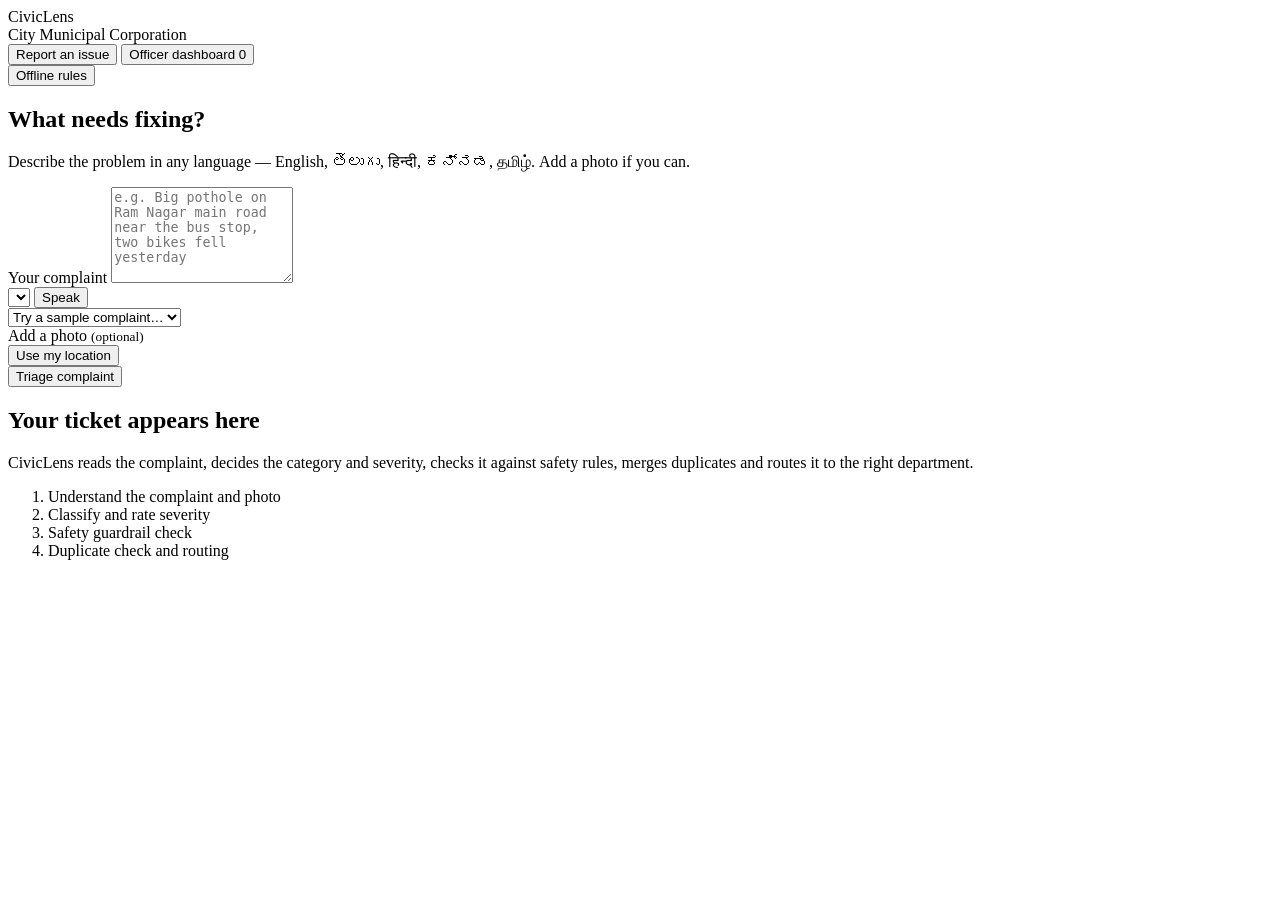
==== index.html @ 913fb5b6 "Add files via upload" ====
<!DOCTYPE html>
<html lang="en">
<head>
  <meta charset="utf-8">
  <meta name="viewport" content="width=device-width, initial-scale=1">
  <title>CivicLens — AI triage for citizen complaints</title>
  <link rel="icon" href="data:image/svg+xml,%3Csvg xmlns=%27http://www.w3.org/2000/svg%27 viewBox=%270 0 32 32%27%3E%3Ccircle cx=%2714%27 cy=%2714%27 r=%279%27 fill=%27none%27 stroke=%27%23f2b33d%27 stroke-width=%274%27/%3E%3Cpath d=%27M21 21l7 7%27 stroke=%27%23f2b33d%27 stroke-width=%274%27 stroke-linecap=%27round%27/%3E%3C/svg%3E">
  <link rel="preconnect" href="https://fonts.googleapis.com">
  <link rel="preconnect" href="https://fonts.gstatic.com" crossorigin>
  <link href="https://fonts.googleapis.com/css2?family=Archivo:wdth,wght@62..100,500..800&family=Noto+Sans:wght@400;500;600&family=Noto+Sans+Devanagari:wght@400;600&family=Noto+Sans+Kannada:wght@400;600&family=Noto+Sans+Tamil:wght@400;600&family=Noto+Sans+Telugu:wght@400;600&display=swap" rel="stylesheet">
  <link rel="stylesheet" href="css/style.css">
</head>
<body>
  <header class="topbar">
    <div class="brand">
      <span class="brand-mark" aria-hidden="true"></span>
      <div>
        <div class="brand-name">CivicLens</div>
        <div class="brand-city" id="cityLabel">City Municipal Corporation</div>
      </div>
    </div>
    <nav class="tabs" role="tablist">
      <button class="tab is-active" role="tab" data-view="report" aria-selected="true">Report an issue</button>
      <button class="tab" role="tab" data-view="dashboard" aria-selected="false">Officer dashboard <span class="tab-count" id="openCount">0</span></button>
    </nav>
    <button class="engine-pill" id="enginePill" title="Open settings">Offline rules</button>
  </header>

  <!-- ============ CITIZEN VIEW ============ -->
  <main id="view-report" class="view">
    <section class="report-grid">
      <form id="complaintForm" class="panel complaint" autocomplete="off">
        <h1 class="h-display">What needs fixing?</h1>
        <p class="lede">Describe the problem in any language — English, తెలుగు, हिन्दी, ಕನ್ನಡ, தமிழ். Add a photo if you can.</p>

        <label class="field-label" for="complaintText">Your complaint</label>
        <textarea id="complaintText" rows="6" placeholder="e.g. Big pothole on Ram Nagar main road near the bus stop, two bikes fell yesterday"></textarea>

        <div class="row tools">
          <div class="voice">
            <select id="voiceLang" aria-label="Language for voice input"></select>
            <button type="button" class="btn ghost" id="micBtn"><span class="mic-dot" aria-hidden="true"></span>Speak</button>
          </div>
          <select id="samplePicker" aria-label="Try a sample complaint">
            <option value="">Try a sample complaint…</option>
          </select>
        </div>

        <div class="row attach">
          <label class="photo-drop" id="photoDrop">
            <input type="file" id="photoInput" accept="image/*" capture="environment" hidden>
            <img id="photoPreview" alt="" hidden>
            <span id="photoHint">Add a photo <small>(optional)</small></span>
          </label>
          <div class="attach-side">
            <button type="button" class="btn ghost" id="geoBtn">Use my location</button>
            <div class="geo-status" id="geoStatus"></div>
            <button type="button" class="btn link" id="clearPhoto" hidden>Remove photo</button>
          </div>
        </div>

        <button type="submit" class="btn primary big" id="submitBtn">Triage complaint</button>
        <p class="form-error" id="formError" role="alert"></p>
      </form>

      <section class="panel result" id="resultPanel" aria-live="polite">
        <div class="result-empty" id="resultEmpty">
          <h2>Your ticket appears here</h2>
          <p>CivicLens reads the complaint, decides the category and severity, checks it against safety rules, merges duplicates and routes it to the right department.</p>
          <ol class="pipeline-legend">
            <li>Understand the complaint and photo</li>
            <li>Classify and rate severity</li>
            <li>Safety guardrail check</li>
            <li>Duplicate check and routing</li>
          </ol>
        </div>
        <ol class="steps" id="steps" hidden>
          <li data-step="read">Reading complaint</li>
          <li data-step="classify">Classifying and rating severity</li>
          <li data-step="guard">Safety guardrail check</li>
          <li data-step="route">Duplicate check and routing</li>
        </ol>
        <div id="ticketOut"></div>
      </section>
    </section>
  </main>

  <!-- ============ OFFICER VIEW ============ -->
  <main id="view-dashboard" class="view" hidden>
    <section class="kpis" id="kpis"></section>
    <section class="panel board">
      <div class="board-head">
        <h1 class="h-display small">Tickets by priority</h1>
        <div class="filters">
          <select id="fDept" aria-label="Department"><option value="">All departments</option></select>
          <select id="fSev" aria-label="Severity"><option value="">All severities</option></select>
          <select id="fStatus" aria-label="Status">
            <option value="active">Open + in progress</option>
            <option value="">All statuses</option>
            <option value="Open">Open</option>
            <option value="In progress">In progress</option>
            <option value="Resolved">Resolved</option>
          </select>
          <input type="search" id="fSearch" placeholder="Search tickets" aria-label="Search tickets">
        </div>
        <div class="board-actions">
          <button class="btn ghost" id="batchBtn">Triage all samples</button>
          <button class="btn ghost" id="csvBtn">Export CSV</button>
          <button class="btn link danger" id="resetBtn">Clear all tickets</button>
        </div>
      </div>
      <div class="table-wrap">
        <table class="tickets">
          <thead>
            <tr><th>#</th><th>Severity</th><th>Ticket</th><th>Issue</th><th>Department</th><th>Reports</th><th>Act within</th><th>Status</th></tr>
          </thead>
          <tbody id="ticketRows"></tbody>
        </table>
        <div class="board-empty" id="boardEmpty" hidden>
          <p>No tickets yet. File a complaint, or press <strong>Triage all samples</strong> to load the demo set.</p>
        </div>
      </div>
    </section>
  </main>

  <!-- Ticket detail -->
  <dialog id="detailDlg" class="dlg wide">
    <div id="detailBody"></div>
    <form method="dialog" class="dlg-actions"><button class="btn ghost">Close</button></form>
  </dialog>

  <!-- Settings -->
  <dialog id="settingsDlg" class="dlg">
    <form method="dialog" id="settingsForm">
      <h2>Settings</h2>
      <label class="field-label" for="sCity">Municipal body name</label>
      <input id="sCity" type="text">
      <label class="field-label" for="sKey">Gemini API key</label>
      <input id="sKey" type="password" placeholder="Paste key from aistudio.google.com/apikey">
      <p class="hint">Stored only in this browser. Without a key, CivicLens uses its offline rule engine.</p>
      <label class="field-label" for="sModel">Gemini model</label>
      <input id="sModel" list="modelList" type="text">
      <datalist id="modelList"></datalist>
      <label class="check"><input type="checkbox" id="sOffline"> Use offline rules only</label>
      <div class="row">
        <button type="button" class="btn ghost" id="testKeyBtn">Test connection</button>
        <span class="hint" id="testKeyOut"></span>
      </div>
      <div class="dlg-actions">
        <button value="cancel" class="btn link">Cancel</button>
        <button value="save" class="btn primary" id="saveSettings">Save</button>
      </div>
    </form>
  </dialog>

  <script src="js/config.js"></script>
  <script src="js/prompt.js"></script>
  <script src="js/rules.js"></script>
  <script src="js/pipeline.js"></script>
  <script src="js/samples.js"></script>
  <script src="js/ai.js"></script>
  <script src="js/app.js"></script>
</body>
</html>
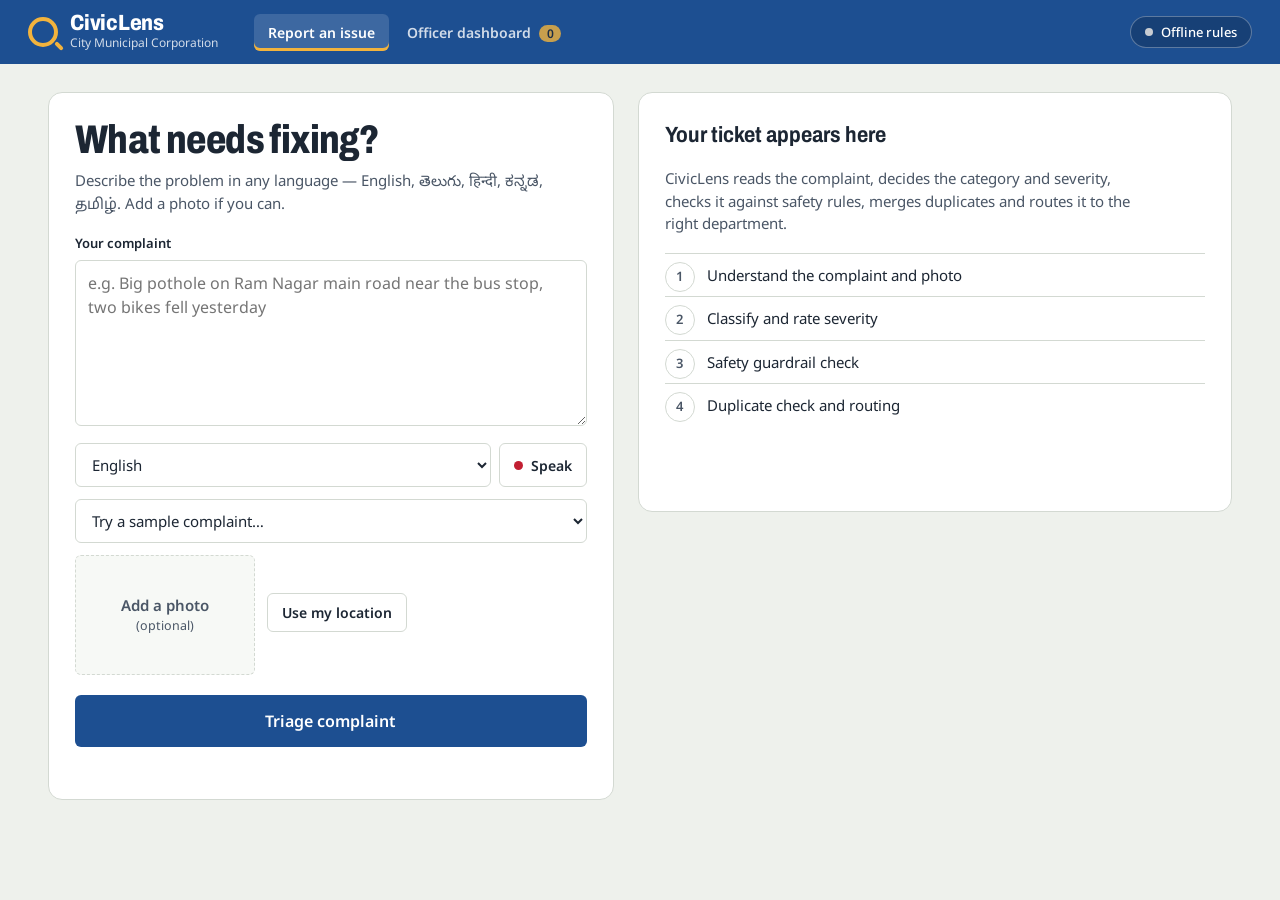
==== commit d0fb96e8: "Add files via upload" ====
--- a/index.html
+++ b/index.html
@@ -8,7 +8,7 @@
   <link rel="preconnect" href="https://fonts.googleapis.com">
   <link rel="preconnect" href="https://fonts.gstatic.com" crossorigin>
   <link href="https://fonts.googleapis.com/css2?family=Archivo:wdth,wght@62..100,500..800&family=Noto+Sans:wght@400;500;600&family=Noto+Sans+Devanagari:wght@400;600&family=Noto+Sans+Kannada:wght@400;600&family=Noto+Sans+Tamil:wght@400;600&family=Noto+Sans+Telugu:wght@400;600&display=swap" rel="stylesheet">
-  <link rel="stylesheet" href="css/style.css">
+  <link rel="stylesheet" href="style.css">
 </head>
 <body>
   <header class="topbar">
@@ -153,12 +153,12 @@
     </form>
   </dialog>
 
-  <script src="js/config.js"></script>
-  <script src="js/prompt.js"></script>
-  <script src="js/rules.js"></script>
-  <script src="js/pipeline.js"></script>
-  <script src="js/samples.js"></script>
-  <script src="js/ai.js"></script>
-  <script src="js/app.js"></script>
+  <script src="config.js"></script>
+  <script src="prompt.js"></script>
+  <script src="rules.js"></script>
+  <script src="pipeline.js"></script>
+  <script src="samples.js"></script>
+  <script src="ai.js"></script>
+  <script src="app.js"></script>
 </body>
 </html>
--- a/style.css
+++ b/style.css
@@ -0,0 +1,204 @@
+/* CivicLens — visual language borrowed from Indian road signage:
+   information-sign blue, kerb-paint yellow, hazard stripes for Critical. */
+:root {
+  --ink: #1c2633;
+  --ink-2: #4a5666;
+  --paper: #eef1ec;
+  --card: #ffffff;
+  --line: #d3d9d2;
+  --signal: #1d4f91;      /* road information sign blue */
+  --signal-2: #163d70;
+  --kerb: #f2b33d;        /* kerb paint yellow */
+  --critical: #c21f32;
+  --high: #d4570f;
+  --medium: #a87c00;
+  --low: #3e7d5a;
+  --radius-lg: 14px;
+  --radius-sm: 6px;
+  --font-display: "Archivo", "Noto Sans", system-ui, sans-serif;
+  --font-body: "Noto Sans", "Noto Sans Telugu", "Noto Sans Devanagari", "Noto Sans Kannada", "Noto Sans Tamil", system-ui, sans-serif;
+}
+* { box-sizing: border-box; }
+html, body { margin: 0; }
+body { font-family: var(--font-body); color: var(--ink); background: var(--paper); font-size: 15px; line-height: 1.5; }
+:focus-visible { outline: 3px solid var(--kerb); outline-offset: 2px; }
+[hidden] { display: none !important; }
+
+/* ---------- top bar ---------- */
+.topbar { display: flex; align-items: center; gap: 24px; padding: 12px 28px; background: var(--signal); color: #fff; position: sticky; top: 0; z-index: 5; }
+.brand { display: flex; align-items: center; gap: 12px; }
+.brand-mark { width: 30px; height: 30px; border-radius: 50%; border: 4px solid var(--kerb); position: relative; }
+.brand-mark::after { content: ""; position: absolute; width: 10px; height: 4px; background: var(--kerb); right: -10px; bottom: -5px; transform: rotate(45deg); border-radius: 2px; }
+.brand-name { font-family: var(--font-display); font-weight: 800; font-size: 22px; letter-spacing: -0.01em; line-height: 1; font-stretch: 85%; }
+.brand-city { font-size: 12px; opacity: 0.8; }
+.tabs { display: flex; gap: 4px; margin-left: 12px; }
+.tab { font: 600 14px var(--font-body); color: #fff; background: transparent; border: 0; padding: 9px 14px; border-radius: var(--radius-sm); cursor: pointer; opacity: 0.8; }
+.tab:hover { opacity: 1; background: rgba(255,255,255,0.08); }
+.tab.is-active { opacity: 1; background: rgba(255,255,255,0.14); box-shadow: inset 0 -3px 0 var(--kerb); }
+.tab-count { display: inline-block; min-width: 22px; padding: 0 6px; margin-left: 4px; border-radius: 11px; background: var(--kerb); color: var(--ink); font-size: 12px; text-align: center; }
+.engine-pill { margin-left: auto; font: 500 13px var(--font-body); color: #fff; background: rgba(0,0,0,0.18); border: 1px solid rgba(255,255,255,0.3); border-radius: 999px; padding: 6px 14px; cursor: pointer; }
+.engine-pill::before { content: ""; display: inline-block; width: 8px; height: 8px; border-radius: 50%; background: #c8ccd2; margin-right: 8px; vertical-align: 1px; }
+.engine-pill.is-ai::before { background: #6fe39b; }
+
+/* ---------- shared ---------- */
+.view { max-width: 1240px; margin: 0 auto; padding: 28px; }
+.panel { background: var(--card); border: 1px solid var(--line); border-radius: var(--radius-lg); padding: 26px; }
+.h-display { font-family: var(--font-display); font-weight: 800; font-stretch: 80%; font-size: 40px; line-height: 1.05; letter-spacing: -0.015em; margin: 0 0 8px; }
+.h-display.small { font-size: 28px; margin: 0; }
+.lede { color: var(--ink-2); margin: 0 0 20px; max-width: 52ch; }
+.field-label { display: block; font-weight: 600; font-size: 13px; margin: 14px 0 6px; }
+textarea, input[type=text], input[type=password], input[type=search], select {
+  font: inherit; color: inherit; width: 100%; border: 1.5px solid var(--line); border-radius: var(--radius-sm); padding: 10px 12px; background: #fff; }
+textarea { resize: vertical; min-height: 130px; font-size: 16px; }
+textarea:focus, input:focus, select:focus { border-color: var(--signal); outline: none; box-shadow: 0 0 0 3px rgba(29,79,145,0.15); }
+.row { display: flex; gap: 12px; align-items: center; margin-top: 12px; flex-wrap: wrap; }
+.btn { font: 600 14px var(--font-body); border-radius: var(--radius-sm); padding: 9px 14px; cursor: pointer; border: 1.5px solid transparent; background: none; color: var(--ink); }
+.btn.primary { background: var(--signal); color: #fff; }
+.btn.primary:hover { background: var(--signal-2); }
+.btn.primary:disabled { opacity: 0.6; cursor: progress; }
+.btn.big { width: 100%; padding: 14px; font-size: 16px; margin-top: 20px; }
+.btn.ghost { border-color: var(--line); background: #fff; }
+.btn.ghost:hover { border-color: var(--signal); }
+.btn.ghost:disabled { opacity: 0.5; cursor: not-allowed; }
+.btn.link { padding: 6px 4px; color: var(--signal); text-decoration: underline; }
+.btn.link.danger { color: var(--critical); }
+.form-error { color: var(--critical); min-height: 1.2em; margin: 8px 0 0; }
+.hint { font-size: 12px; color: var(--ink-2); margin: 4px 0; }
+
+/* ---------- citizen form ---------- */
+.report-grid { display: grid; grid-template-columns: minmax(0, 1fr) minmax(0, 1.05fr); gap: 24px; align-items: start; }
+.tools { justify-content: space-between; }
+.voice { display: flex; gap: 8px; flex: 1 1 260px; }
+.voice select { width: auto; flex: 1; }
+#samplePicker { flex: 1 1 220px; width: auto; }
+.mic-dot { display: inline-block; width: 9px; height: 9px; border-radius: 50%; background: var(--critical); margin-right: 8px; vertical-align: 1px; }
+#micBtn.is-live { border-color: var(--critical); color: var(--critical); }
+#micBtn.is-live .mic-dot { animation: pulse 1s infinite; }
+@keyframes pulse { 50% { opacity: 0.25; } }
+.attach { align-items: stretch; }
+.photo-drop { flex: 0 0 180px; height: 120px; border: 1.5px dashed var(--line); border-radius: var(--radius-sm); display: grid; place-items: center; text-align: center; cursor: pointer; color: var(--ink-2); font-weight: 600; overflow: hidden; background: #f7f9f6; }
+.photo-drop small { display: block; font-weight: 400; }
+.photo-drop.is-over, .photo-drop:hover { border-color: var(--signal); color: var(--signal); }
+.photo-drop img { width: 100%; height: 100%; object-fit: cover; }
+.attach-side { display: flex; flex-direction: column; gap: 6px; align-items: flex-start; justify-content: center; }
+.geo-status { font-size: 12px; color: var(--ink-2); }
+
+/* ---------- result ---------- */
+.result { min-height: 420px; }
+.result-empty h2 { font-family: var(--font-display); font-stretch: 85%; font-size: 22px; margin: 0 0 6px; }
+.result-empty p { color: var(--ink-2); max-width: 54ch; }
+.pipeline-legend, .steps { list-style: none; padding: 0; margin: 18px 0 0; counter-reset: s; }
+.pipeline-legend li, .steps li { counter-increment: s; padding: 10px 0 10px 42px; position: relative; border-top: 1px solid var(--line); }
+.pipeline-legend li::before, .steps li::before { content: counter(s); position: absolute; left: 0; top: 8px; width: 28px; height: 28px; border-radius: 50%; display: grid; place-items: center; font-weight: 600; font-size: 13px; border: 1.5px solid var(--line); color: var(--ink-2); background: #fff; }
+.steps li { color: var(--ink-2); }
+.steps li.active { color: var(--ink); font-weight: 600; }
+.steps li.active::before { border-color: var(--signal); color: var(--signal); animation: pulse 0.9s infinite; }
+.steps li.done::before { content: "✓"; background: var(--signal); border-color: var(--signal); color: #fff; }
+
+/* The ticket slip — severity painted on the left edge like a kerb */
+.slip { display: grid; grid-template-columns: 44px 1fr; border: 1px solid var(--line); border-radius: var(--radius-lg); overflow: hidden; background: #fff; animation: slip-in 0.35s ease-out; }
+@keyframes slip-in { from { transform: translateY(8px); opacity: 0; } }
+.slip-band { display: flex; align-items: center; justify-content: center; color: #fff; }
+.slip-band span { writing-mode: vertical-rl; transform: rotate(180deg); font-family: var(--font-display); font-weight: 800; font-stretch: 75%; font-size: 20px; letter-spacing: 0.04em; }
+.slip.sev-critical .slip-band { background: repeating-linear-gradient(-45deg, var(--critical) 0 14px, #8e1022 14px 28px); }
+.slip.sev-high .slip-band { background: var(--high); }
+.slip.sev-medium .slip-band { background: var(--kerb); color: var(--ink); }
+.slip.sev-low .slip-band { background: var(--low); }
+.slip-body { padding: 18px 22px 20px; }
+.slip-top { display: flex; justify-content: space-between; align-items: center; gap: 12px; }
+.ticket-id { font-family: var(--font-display); font-weight: 700; font-size: 15px; color: var(--signal); border: 1.5px solid var(--signal); border-radius: 4px; padding: 1px 8px; }
+.engine-tag { font-size: 12px; color: var(--ink-2); }
+.slip-title { font-family: var(--font-display); font-stretch: 85%; font-weight: 700; font-size: 24px; line-height: 1.15; margin: 12px 0 14px; }
+.facts { display: grid; grid-template-columns: 1fr 1fr; gap: 10px 20px; margin: 0; }
+.facts div { min-width: 0; }
+.facts dt { font-size: 12px; color: var(--ink-2); }
+.facts dd { margin: 0; font-weight: 500; overflow-wrap: anywhere; }
+.facts small { color: var(--ink-2); font-weight: 400; }
+.chips { display: flex; flex-wrap: wrap; gap: 6px; margin-top: 14px; }
+.chip { font-size: 12px; font-weight: 600; padding: 3px 10px; border-radius: 999px; background: #fdf1d8; color: #6b4b00; }
+.guard, .warn, .merged, .ask, .photo-obs, .crosscheck { margin: 14px 0 0; padding: 10px 12px; border-radius: var(--radius-sm); font-size: 14px; }
+.guard { background: #fbe7e9; color: #7d1120; border-left: 4px solid var(--critical); }
+.warn { background: #fff4dc; color: #6b4b00; }
+.merged { background: #e6eef9; color: var(--signal-2); border-left: 4px solid var(--signal); }
+.merged small { display: block; opacity: 0.8; }
+.ask { background: #f2f4f1; }
+.photo-obs { background: #f2f4f1; }
+.crosscheck { background: none; padding: 0; font-size: 12px; color: var(--ink-2); }
+.reply { margin-top: 16px; border-top: 1px dashed var(--line); padding-top: 12px; }
+.reply-label { font-size: 12px; color: var(--ink-2); }
+.reply p { margin: 4px 0 0; font-size: 16px; }
+
+/* ---------- dashboard ---------- */
+.kpis { display: grid; grid-template-columns: repeat(5, 1fr); gap: 12px; margin-bottom: 18px; }
+.kpi { background: var(--card); border: 1px solid var(--line); border-radius: var(--radius-sm); padding: 12px 16px; border-top: 4px solid var(--line); }
+.kpi-v { font-family: var(--font-display); font-weight: 800; font-stretch: 80%; font-size: 34px; line-height: 1; }
+.kpi-l { font-size: 13px; color: var(--ink-2); margin-top: 4px; }
+.kpi.sev-critical { border-top-color: var(--critical); } .kpi.sev-critical .kpi-v { color: var(--critical); }
+.kpi.sev-high { border-top-color: var(--high); } .kpi.sev-high .kpi-v { color: var(--high); }
+.kpi.alert { border-top-color: var(--critical); background: #fbe7e9; }
+.board { padding: 0; overflow: hidden; }
+.board-head { display: grid; grid-template-columns: auto 1fr; gap: 14px 20px; align-items: center; padding: 20px 22px; border-bottom: 1px solid var(--line); }
+.filters { display: flex; gap: 8px; justify-content: flex-end; flex-wrap: wrap; }
+.filters select, .filters input { width: auto; padding: 7px 10px; font-size: 14px; }
+.board-actions { grid-column: 1 / -1; display: flex; gap: 8px; flex-wrap: wrap; }
+.table-wrap { overflow-x: auto; }
+.tickets { width: 100%; border-collapse: collapse; }
+.tickets th { text-align: left; font-size: 12px; font-weight: 600; color: var(--ink-2); padding: 10px 12px; background: #f6f8f5; border-bottom: 1px solid var(--line); }
+.tickets td { padding: 12px; border-bottom: 1px solid var(--line); vertical-align: top; }
+.tickets tbody tr { cursor: pointer; }
+.tickets tbody tr:hover { background: #f7f9fc; }
+.tickets tr td:first-child { border-left: 6px solid transparent; }
+.tickets tr.sev-critical td:first-child { border-left-color: var(--critical); }
+.tickets tr.sev-high td:first-child { border-left-color: var(--high); }
+.tickets tr.sev-medium td:first-child { border-left-color: var(--kerb); }
+.tickets tr.sev-low td:first-child { border-left-color: var(--low); }
+.tickets tr.is-done { opacity: 0.5; }
+.rank span { font-family: var(--font-display); font-weight: 800; font-size: 20px; display: block; line-height: 1; }
+.rank small { font-size: 11px; color: var(--ink-2); }
+.sev-tag { display: inline-block; font-size: 12px; font-weight: 700; padding: 3px 9px; border-radius: 4px; color: #fff; white-space: nowrap; }
+.sev-tag.sev-critical { background: var(--critical); }
+.sev-tag.sev-high { background: var(--high); }
+.sev-tag.sev-medium { background: var(--kerb); color: var(--ink); }
+.sev-tag.sev-low { background: var(--low); }
+.tid { font-weight: 600; color: var(--signal); white-space: nowrap; }
+.has-photo { color: var(--ink-2); }
+.issue { min-width: 280px; }
+.issue-title { font-weight: 600; }
+.issue-meta { font-size: 13px; color: var(--ink-2); }
+.issue-reason { font-size: 13px; margin-top: 2px; }
+.lang { font-size: 11px; font-weight: 600; background: #e6eef9; color: var(--signal-2); padding: 1px 6px; border-radius: 3px; }
+.num { text-align: center; }
+.overdue { color: var(--critical); font-weight: 600; }
+select.status { width: auto; padding: 5px 8px; font-size: 13px; }
+.board-empty { padding: 40px 22px; text-align: center; color: var(--ink-2); }
+
+/* ---------- dialogs ---------- */
+.dlg { border: 0; border-radius: var(--radius-lg); padding: 24px; width: min(480px, 94vw); box-shadow: 0 20px 60px rgba(20,30,45,0.3); }
+.dlg.wide { width: min(760px, 96vw); }
+.dlg::backdrop { background: rgba(20,30,45,0.45); }
+.dlg h2 { font-family: var(--font-display); font-stretch: 85%; margin: 0 0 6px; }
+.dlg-actions { display: flex; justify-content: flex-end; gap: 8px; margin-top: 18px; }
+.check { display: flex; gap: 8px; align-items: center; margin-top: 14px; font-size: 14px; }
+.sub { font-family: var(--font-display); font-stretch: 85%; font-size: 17px; margin: 22px 0 8px; }
+.reports, .log { list-style: none; padding: 0; margin: 0; }
+.reports li { border-top: 1px solid var(--line); padding: 10px 0; }
+.reports p { margin: 4px 0; }
+.reports img { max-width: 220px; border-radius: var(--radius-sm); }
+.reports time, .log time { font-size: 12px; color: var(--ink-2); margin-right: 6px; }
+.log li { font-size: 13px; padding: 3px 0; }
+
+/* ---------- responsive ---------- */
+@media (max-width: 900px) {
+  .report-grid { grid-template-columns: 1fr; }
+  .kpis { grid-template-columns: repeat(2, 1fr); }
+  .board-head { grid-template-columns: 1fr; }
+  .filters { justify-content: flex-start; }
+  .topbar { flex-wrap: wrap; padding: 10px 16px; gap: 10px; }
+  .tabs { margin-left: 0; order: 3; width: 100%; }
+  .view { padding: 16px; }
+  .h-display { font-size: 32px; }
+  .facts { grid-template-columns: 1fr; }
+}
+@media (prefers-reduced-motion: reduce) {
+  *, *::before, *::after { animation: none !important; transition: none !important; }
+}
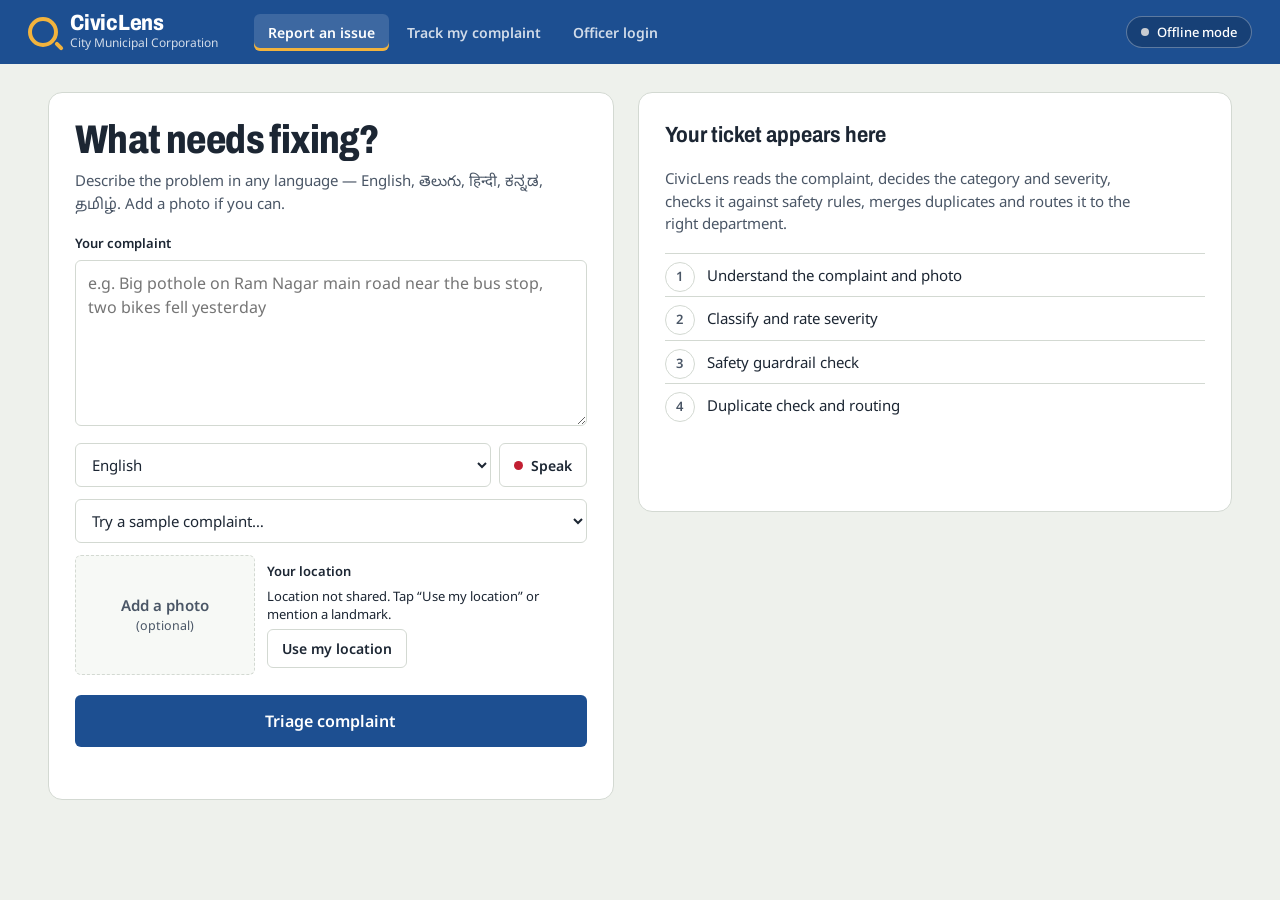
==== commit 9b15d726: "Redirect to v2" ====
--- a/index.html
+++ b/index.html
@@ -21,9 +21,10 @@
     </div>
     <nav class="tabs" role="tablist">
       <button class="tab is-active" role="tab" data-view="report" aria-selected="true">Report an issue</button>
-      <button class="tab" role="tab" data-view="dashboard" aria-selected="false">Officer dashboard <span class="tab-count" id="openCount">0</span></button>
+      <button class="tab" role="tab" data-view="track" aria-selected="false">Track my complaint</button>
+      <button class="tab" role="tab" data-view="dashboard" aria-selected="false">Officer login <span class="tab-count" id="openCount" hidden>0</span></button>
     </nav>
-    <button class="engine-pill" id="enginePill" title="Open settings">Offline rules</button>
+    <span class="engine-pill" id="enginePill">Connecting…</span>
   </header>
 
   <!-- ============ CITIZEN VIEW ============ -->
@@ -53,8 +54,11 @@
             <span id="photoHint">Add a photo <small>(optional)</small></span>
           </label>
           <div class="attach-side">
-            <button type="button" class="btn ghost" id="geoBtn">Use my location</button>
-            <div class="geo-status" id="geoStatus"></div>
+            <div class="geo-box" id="geoBox">
+              <div class="field-label" style="margin:0">Your location</div>
+              <div class="geo-status" id="geoStatus">Not added yet</div>
+              <button type="button" class="btn ghost" id="geoBtn">Use my location</button>
+            </div>
             <button type="button" class="btn link" id="clearPhoto" hidden>Remove photo</button>
           </div>
         </div>
@@ -85,12 +89,46 @@
     </section>
   </main>
 
+  <!-- ============ TRACK VIEW ============ -->
+  <main id="view-track" class="view" hidden>
+    <section class="panel narrow">
+      <h1 class="h-display small">Track my complaint</h1>
+      <form id="trackForm" class="row">
+        <input type="text" id="trackId" placeholder="Ticket number, e.g. CL-1001" aria-label="Ticket number" style="flex:1">
+        <button class="btn primary" type="submit">Check status</button>
+      </form>
+      <p class="form-error" id="trackError" role="alert"></p>
+      <div id="trackOut"></div>
+      <h2 class="sub">Complaints from this phone</h2>
+      <ul class="mine" id="myList"></ul>
+    </section>
+  </main>
+
+  <!-- ============ OFFICER LOGIN ============ -->
+  <main id="view-login" class="view" hidden>
+    <section class="panel narrow">
+      <h1 class="h-display small">Officer login</h1>
+      <p class="lede">For municipal staff. Each department officer sees only their own department's tickets.</p>
+      <form id="loginForm" autocomplete="on">
+        <label class="field-label" for="loginUser">Username</label>
+        <input type="text" id="loginUser" autocomplete="username" autocapitalize="none">
+        <label class="field-label" for="loginPass">Password</label>
+        <input type="password" id="loginPass" autocomplete="current-password">
+        <button class="btn primary big" type="submit" id="loginBtn">Log in</button>
+        <p class="form-error" id="loginError" role="alert"></p>
+      </form>
+    </section>
+  </main>
+
   <!-- ============ OFFICER VIEW ============ -->
   <main id="view-dashboard" class="view" hidden>
     <section class="kpis" id="kpis"></section>
     <section class="panel board">
       <div class="board-head">
-        <h1 class="h-display small">Tickets by priority</h1>
+        <div>
+          <h1 class="h-display small">Tickets by priority</h1>
+          <div class="who" id="whoAmI"></div>
+        </div>
         <div class="filters">
           <select id="fDept" aria-label="Department"><option value="">All departments</option></select>
           <select id="fSev" aria-label="Severity"><option value="">All severities</option></select>
@@ -104,9 +142,12 @@
           <input type="search" id="fSearch" placeholder="Search tickets" aria-label="Search tickets">
         </div>
         <div class="board-actions">
-          <button class="btn ghost" id="batchBtn">Triage all samples</button>
+          <button class="btn ghost" id="refreshBtn">Refresh</button>
+          <button class="btn ghost admin-only" id="batchBtn">Load demo complaints</button>
           <button class="btn ghost" id="csvBtn">Export CSV</button>
-          <button class="btn link danger" id="resetBtn">Clear all tickets</button>
+          <button class="btn link danger admin-only" id="resetBtn">Clear all tickets</button>
+          <span class="sync" id="syncNote"></span>
+          <button class="btn link" id="logoutBtn">Log out</button>
         </div>
       </div>
       <div class="table-wrap">
@@ -129,36 +170,11 @@
     <form method="dialog" class="dlg-actions"><button class="btn ghost">Close</button></form>
   </dialog>
 
-  <!-- Settings -->
-  <dialog id="settingsDlg" class="dlg">
-    <form method="dialog" id="settingsForm">
-      <h2>Settings</h2>
-      <label class="field-label" for="sCity">Municipal body name</label>
-      <input id="sCity" type="text">
-      <label class="field-label" for="sKey">Gemini API key</label>
-      <input id="sKey" type="password" placeholder="Paste key from aistudio.google.com/apikey">
-      <p class="hint">Stored only in this browser. Without a key, CivicLens uses its offline rule engine.</p>
-      <label class="field-label" for="sModel">Gemini model</label>
-      <input id="sModel" list="modelList" type="text">
-      <datalist id="modelList"></datalist>
-      <label class="check"><input type="checkbox" id="sOffline"> Use offline rules only</label>
-      <div class="row">
-        <button type="button" class="btn ghost" id="testKeyBtn">Test connection</button>
-        <span class="hint" id="testKeyOut"></span>
-      </div>
-      <div class="dlg-actions">
-        <button value="cancel" class="btn link">Cancel</button>
-        <button value="save" class="btn primary" id="saveSettings">Save</button>
-      </div>
-    </form>
-  </dialog>
-
+  <script src="server-url.js"></script>
   <script src="config.js"></script>
-  <script src="prompt.js"></script>
   <script src="rules.js"></script>
   <script src="pipeline.js"></script>
   <script src="samples.js"></script>
-  <script src="ai.js"></script>
   <script src="app.js"></script>
 </body>
 </html>
--- a/style.css
+++ b/style.css
@@ -106,7 +106,7 @@
 .slip.sev-low .slip-band { background: var(--low); }
 .slip-body { padding: 18px 22px 20px; }
 .slip-top { display: flex; justify-content: space-between; align-items: center; gap: 12px; }
-.ticket-id { font-family: var(--font-display); font-weight: 700; font-size: 15px; color: var(--signal); border: 1.5px solid var(--signal); border-radius: 4px; padding: 1px 8px; }
+.ticket-id { white-space: nowrap; font-family: var(--font-display); font-weight: 700; font-size: 15px; color: var(--signal); border: 1.5px solid var(--signal); border-radius: 4px; padding: 1px 8px; }
 .engine-tag { font-size: 12px; color: var(--ink-2); }
 .slip-title { font-family: var(--font-display); font-stretch: 85%; font-weight: 700; font-size: 24px; line-height: 1.15; margin: 12px 0 14px; }
 .facts { display: grid; grid-template-columns: 1fr 1fr; gap: 10px 20px; margin: 0; }
@@ -202,3 +202,27 @@
 @media (prefers-reduced-motion: reduce) {
   *, *::before, *::after { animation: none !important; transition: none !important; }
 }
+
+/* ---------- v2: tracking, login, auto-location ---------- */
+.engine-pill { cursor: default; }
+.panel.narrow { max-width: 640px; margin: 0 auto; }
+.who { font-size: 13px; color: var(--ink-2); margin-top: 4px; }
+.sync { font-size: 12px; color: var(--ink-2); align-self: center; margin-left: auto; }
+.geo-box { display: flex; flex-direction: column; gap: 6px; align-items: flex-start; max-width: 300px; }
+.geo-status { font-size: 13px; color: var(--ink); line-height: 1.4; }
+.geo-status small { color: var(--ink-2); }
+.warn-inline { color: #8a5a00; }
+.track-card { border: 1px solid var(--line); border-left: 6px solid var(--line); border-radius: var(--radius-sm); padding: 14px 16px; margin-top: 12px; background: #fff; }
+.track-card.sev-critical { border-left-color: var(--critical); }
+.track-card.sev-high { border-left-color: var(--high); }
+.track-card.sev-medium { border-left-color: var(--kerb); }
+.track-card.sev-low { border-left-color: var(--low); }
+.track-card h3 { font-family: var(--font-display); font-stretch: 85%; font-size: 20px; margin: 10px 0 4px; }
+.status-tag { font-size: 12px; font-weight: 700; padding: 3px 10px; border-radius: 999px; background: #e6eef9; color: var(--signal-2); }
+.status-tag.st-inprogress { background: #fdf1d8; color: #6b4b00; }
+.status-tag.st-resolved { background: #e2f1e8; color: var(--low); }
+.mine { list-style: none; padding: 0; margin: 0; }
+.mine li { padding: 6px 0; border-top: 1px solid var(--line); font-size: 14px; }
+.detail-photo { max-width: 100%; max-height: 320px; border-radius: var(--radius-sm); }
+@media (max-width: 900px) { .tabs { overflow-x: auto; } .tab { white-space: nowrap; } .sync { margin-left: 0; } }
+.geo-status .btn.link { font-size: inherit; padding: 0; font-weight: 400; }
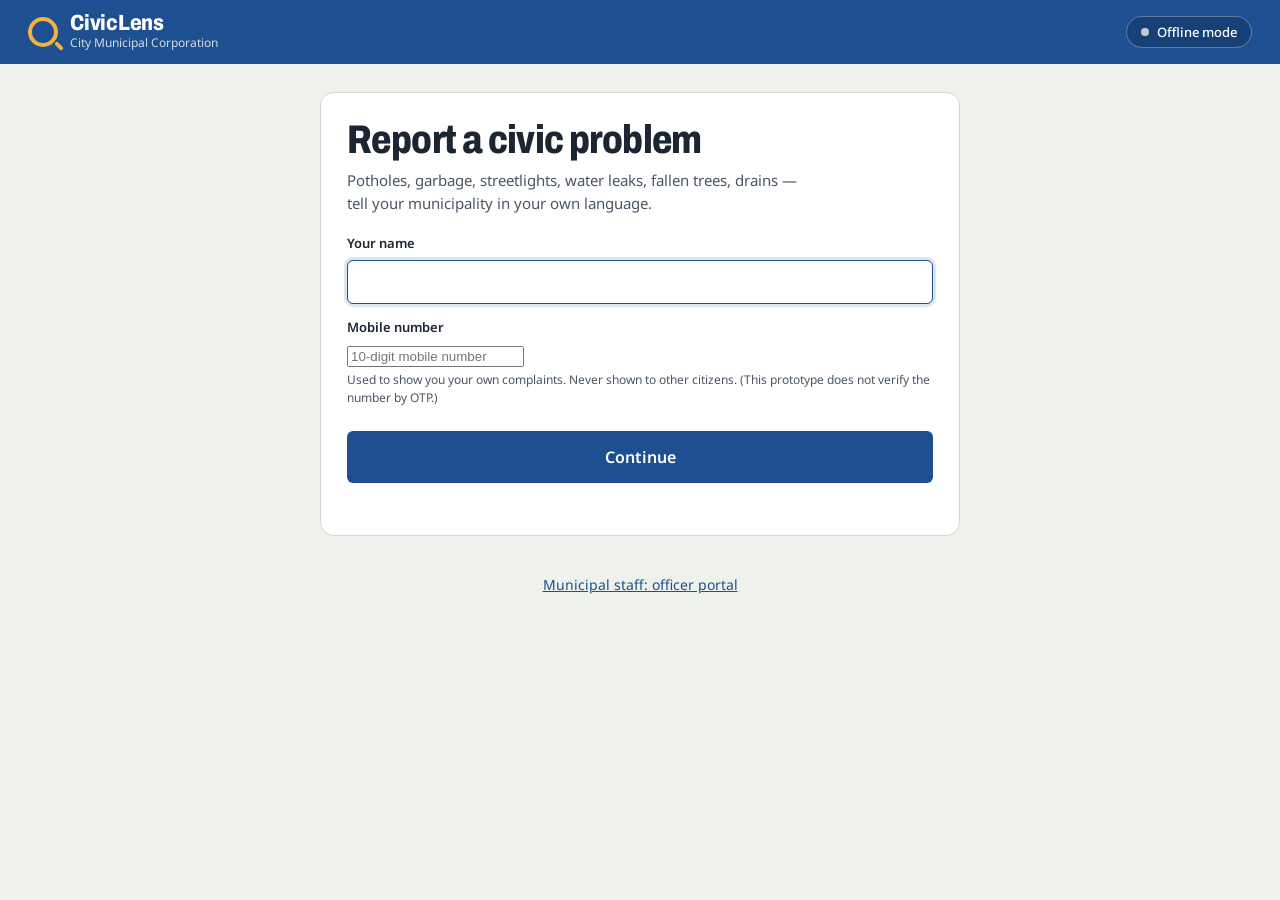
==== commit d757aee9: "Add files via upload" ====
--- a/index.html
+++ b/index.html
@@ -19,16 +19,34 @@
         <div class="brand-city" id="cityLabel">City Municipal Corporation</div>
       </div>
     </div>
-    <nav class="tabs" role="tablist">
+    <nav class="tabs" role="tablist" hidden>
       <button class="tab is-active" role="tab" data-view="report" aria-selected="true">Report an issue</button>
-      <button class="tab" role="tab" data-view="track" aria-selected="false">Track my complaint</button>
-      <button class="tab" role="tab" data-view="dashboard" aria-selected="false">Officer login <span class="tab-count" id="openCount" hidden>0</span></button>
+      <button class="tab" role="tab" data-view="mine" aria-selected="false">My complaints</button>
     </nav>
-    <span class="engine-pill" id="enginePill">Connecting…</span>
+    <div class="top-right">
+      <span class="user-box" id="citizenBox" hidden><span id="citizenName"></span> · <button class="btn link light" id="signoutBtn">Sign out</button></span>
+      <span class="engine-pill" id="enginePill">Connecting…</span>
+    </div>
   </header>
 
+  <!-- ============ CITIZEN SIGN-IN ============ -->
+  <main id="view-signin" class="view" hidden>
+    <section class="panel narrow">
+      <h1 class="h-display">Report a civic problem</h1>
+      <p class="lede">Potholes, garbage, streetlights, water leaks, fallen trees, drains — tell your municipality in your own language.</p>
+      <form id="signinForm" autocomplete="on">
+        <label class="field-label" for="cName">Your name</label>
+        <input type="text" id="cName" autocomplete="name">
+        <label class="field-label" for="cPhone">Mobile number</label>
+        <input type="tel" id="cPhone" autocomplete="tel" inputmode="tel" placeholder="10-digit mobile number">
+        <p class="hint">Used to show you your own complaints. Never shown to other citizens. (This prototype does not verify the number by OTP.)</p>
+        <button class="btn primary big" type="submit" id="signinBtn">Continue</button>
+        <p class="form-error" id="signinError" role="alert"></p>
+      </form>
+    </section>
+  </main>
   <!-- ============ CITIZEN VIEW ============ -->
-  <main id="view-report" class="view">
+  <main id="view-report" class="view" hidden>
     <section class="report-grid">
       <form id="complaintForm" class="panel complaint" autocomplete="off">
         <h1 class="h-display">What needs fixing?</h1>
@@ -63,118 +81,55 @@
           </div>
         </div>
 
-        <button type="submit" class="btn primary big" id="submitBtn">Triage complaint</button>
+        <button type="submit" class="btn primary big" id="submitBtn">Send complaint</button>
         <p class="form-error" id="formError" role="alert"></p>
       </form>
 
       <section class="panel result" id="resultPanel" aria-live="polite">
         <div class="result-empty" id="resultEmpty">
-          <h2>Your ticket appears here</h2>
-          <p>CivicLens reads the complaint, decides the category and severity, checks it against safety rules, merges duplicates and routes it to the right department.</p>
+          <h2>What happens next</h2>
+          <p>CivicLens reads your complaint and photo, works out what kind of problem it is, checks whether someone has already reported it, and sends it to the right municipal team. You get a complaint number to follow its status.</p>
           <ol class="pipeline-legend">
             <li>Understand the complaint and photo</li>
-            <li>Classify and rate severity</li>
-            <li>Safety guardrail check</li>
-            <li>Duplicate check and routing</li>
+            <li>Identify the type of problem</li>
+            <li>Check for similar reports</li>
+            <li>Send to the right team</li>
           </ol>
         </div>
         <ol class="steps" id="steps" hidden>
           <li data-step="read">Reading complaint</li>
-          <li data-step="classify">Classifying and rating severity</li>
-          <li data-step="guard">Safety guardrail check</li>
-          <li data-step="route">Duplicate check and routing</li>
+          <li data-step="classify">Identifying the problem</li>
+          <li data-step="check">Checking for similar reports</li>
+          <li data-step="route">Sending to the right team</li>
         </ol>
         <div id="ticketOut"></div>
       </section>
     </section>
   </main>
 
-  <!-- ============ TRACK VIEW ============ -->
-  <main id="view-track" class="view" hidden>
+  <!-- ============ MY COMPLAINTS ============ -->
+  <main id="view-mine" class="view" hidden>
     <section class="panel narrow">
-      <h1 class="h-display small">Track my complaint</h1>
+      <h1 class="h-display small">My complaints</h1>
+      <div id="myList"></div>
+      <h2 class="sub">Check any complaint number</h2>
       <form id="trackForm" class="row">
-        <input type="text" id="trackId" placeholder="Ticket number, e.g. CL-1001" aria-label="Ticket number" style="flex:1">
+        <input type="text" id="trackId" placeholder="e.g. CL-1001" aria-label="Complaint number" style="flex:1">
         <button class="btn primary" type="submit">Check status</button>
       </form>
       <p class="form-error" id="trackError" role="alert"></p>
       <div id="trackOut"></div>
-      <h2 class="sub">Complaints from this phone</h2>
-      <ul class="mine" id="myList"></ul>
     </section>
   </main>
 
-  <!-- ============ OFFICER LOGIN ============ -->
-  <main id="view-login" class="view" hidden>
-    <section class="panel narrow">
-      <h1 class="h-display small">Officer login</h1>
-      <p class="lede">For municipal staff. Each department officer sees only their own department's tickets.</p>
-      <form id="loginForm" autocomplete="on">
-        <label class="field-label" for="loginUser">Username</label>
-        <input type="text" id="loginUser" autocomplete="username" autocapitalize="none">
-        <label class="field-label" for="loginPass">Password</label>
-        <input type="password" id="loginPass" autocomplete="current-password">
-        <button class="btn primary big" type="submit" id="loginBtn">Log in</button>
-        <p class="form-error" id="loginError" role="alert"></p>
-      </form>
-    </section>
-  </main>
-
-  <!-- ============ OFFICER VIEW ============ -->
-  <main id="view-dashboard" class="view" hidden>
-    <section class="kpis" id="kpis"></section>
-    <section class="panel board">
-      <div class="board-head">
-        <div>
-          <h1 class="h-display small">Tickets by priority</h1>
-          <div class="who" id="whoAmI"></div>
-        </div>
-        <div class="filters">
-          <select id="fDept" aria-label="Department"><option value="">All departments</option></select>
-          <select id="fSev" aria-label="Severity"><option value="">All severities</option></select>
-          <select id="fStatus" aria-label="Status">
-            <option value="active">Open + in progress</option>
-            <option value="">All statuses</option>
-            <option value="Open">Open</option>
-            <option value="In progress">In progress</option>
-            <option value="Resolved">Resolved</option>
-          </select>
-          <input type="search" id="fSearch" placeholder="Search tickets" aria-label="Search tickets">
-        </div>
-        <div class="board-actions">
-          <button class="btn ghost" id="refreshBtn">Refresh</button>
-          <button class="btn ghost admin-only" id="batchBtn">Load demo complaints</button>
-          <button class="btn ghost" id="csvBtn">Export CSV</button>
-          <button class="btn link danger admin-only" id="resetBtn">Clear all tickets</button>
-          <span class="sync" id="syncNote"></span>
-          <button class="btn link" id="logoutBtn">Log out</button>
-        </div>
-      </div>
-      <div class="table-wrap">
-        <table class="tickets">
-          <thead>
-            <tr><th>#</th><th>Severity</th><th>Ticket</th><th>Issue</th><th>Department</th><th>Reports</th><th>Act within</th><th>Status</th></tr>
-          </thead>
-          <tbody id="ticketRows"></tbody>
-        </table>
-        <div class="board-empty" id="boardEmpty" hidden>
-          <p>No tickets yet. File a complaint, or press <strong>Triage all samples</strong> to load the demo set.</p>
-        </div>
-      </div>
-    </section>
-  </main>
-
-  <!-- Ticket detail -->
-  <dialog id="detailDlg" class="dlg wide">
-    <div id="detailBody"></div>
-    <form method="dialog" class="dlg-actions"><button class="btn ghost">Close</button></form>
-  </dialog>
+  <footer class="foot"><a href="officer.html">Municipal staff: officer portal</a></footer>
 
   <script src="server-url.js"></script>
   <script src="config.js"></script>
   <script src="rules.js"></script>
   <script src="pipeline.js"></script>
   <script src="samples.js"></script>
-  <script src="app.js"></script>
+  <script src="common.js"></script>
+  <script src="citizen.js"></script>
 </body>
 </html>
--- a/style.css
+++ b/style.css
@@ -226,3 +226,36 @@
 .detail-photo { max-width: 100%; max-height: 320px; border-radius: var(--radius-sm); }
 @media (max-width: 900px) { .tabs { overflow-x: auto; } .tab { white-space: nowrap; } .sync { margin-left: 0; } }
 .geo-status .btn.link { font-size: inherit; padding: 0; font-weight: 400; }
+
+/* ---------- v3: separate portals, citizen receipts, duplicate choice ---------- */
+.top-right { margin-left: auto; display: flex; align-items: center; gap: 14px; }
+.user-box { font-size: 14px; color: #fff; }
+.btn.link.light { color: #fff; padding: 0 2px; }
+.portal-tag { font-size: 12px; font-weight: 600; font-stretch: 100%; background: var(--kerb); color: var(--ink); border-radius: 4px; padding: 2px 7px; vertical-align: 4px; margin-left: 6px; letter-spacing: 0; }
+.foot { text-align: center; padding: 10px 0 40px; font-size: 14px; }
+.foot a { color: var(--signal); }
+.receipt, .choice { border: 1px solid var(--line); border-radius: var(--radius-lg); padding: 18px 22px 20px; background: #fff; animation: slip-in 0.35s ease-out; border-top: 6px solid var(--signal); }
+.choice { border-top-color: var(--kerb); }
+.choice h2 { font-family: var(--font-display); font-stretch: 85%; font-size: 24px; margin: 0 0 12px; }
+.match { border: 1px solid var(--line); border-radius: var(--radius-sm); padding: 12px 14px; background: #f7f9f6; }
+.match-title { font-weight: 600; margin: 8px 0 2px; }
+.choice-actions { display: flex; flex-direction: column; gap: 8px; margin-top: 12px; }
+.choice-actions .btn { width: 100%; padding: 12px; }
+.status-tag.st-received { background: #e6eef9; color: var(--signal-2); }
+.status-tag.st-underreview { background: #efe8f7; color: #4e2a7f; }
+.status-tag.st-assignedtoateam { background: #fdf1d8; color: #6b4b00; }
+.status-tag.st-workstarted { background: #ffe7d6; color: #8a3a00; }
+.status-tag.st-resolved { background: #e2f1e8; color: var(--low); }
+.timeline { list-style: none; padding: 0; margin: 12px 0 0; display: grid; grid-template-columns: repeat(5, 1fr); gap: 4px; }
+.timeline li { font-size: 12px; color: var(--ink-2); border-top: 4px solid var(--line); padding-top: 6px; }
+.timeline li.done { border-top-color: var(--signal); color: var(--ink); }
+.timeline li.current { font-weight: 700; }
+.timeline time { display: block; font-size: 11px; color: var(--ink-2); font-weight: 400; }
+#myList .track-card:first-child { margin-top: 0; }
+@media (max-width: 900px) {
+  .top-right { gap: 8px; }
+  .user-box { font-size: 12px; }
+  .timeline { grid-template-columns: 1fr; }
+  .timeline li { border-top: 0; border-left: 4px solid var(--line); padding: 2px 0 2px 8px; }
+  .timeline li.done { border-left-color: var(--signal); }
+}
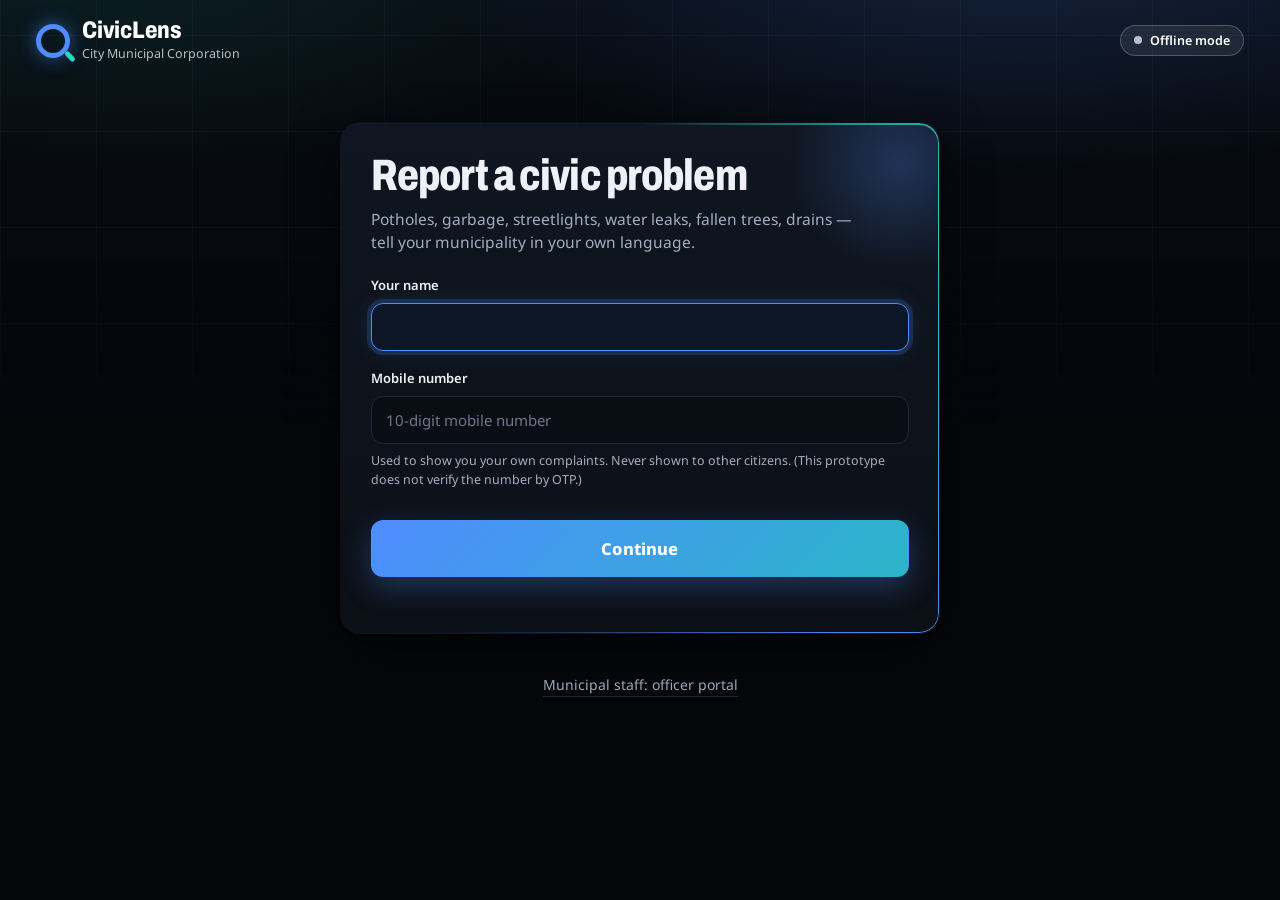
==== commit 4cacd97b: "Add files via upload" ====
--- a/index.html
+++ b/index.html
@@ -53,7 +53,8 @@
         <p class="lede">Describe the problem in any language — English, తెలుగు, हिन्दी, ಕನ್ನಡ, தமிழ். Add a photo if you can.</p>
 
         <label class="field-label" for="complaintText">Your complaint</label>
-        <textarea id="complaintText" rows="6" placeholder="e.g. Big pothole on Ram Nagar main road near the bus stop, two bikes fell yesterday"></textarea>
+        <textarea id="complaintText" rows="6" maxlength="3000" placeholder="e.g. Big pothole on Ram Nagar main road near the bus stop, two bikes fell yesterday"></textarea>
+        <div class="count-row"><span class="tip" id="textTip">Tip: mention a landmark — shop, school, bus stop</span><span id="textCount">0 / 3000</span></div>
 
         <div class="row tools">
           <div class="voice">
--- a/style.css
+++ b/style.css
@@ -1,261 +1,441 @@
-/* CivicLens — visual language borrowed from Indian road signage:
-   information-sign blue, kerb-paint yellow, hazard stripes for Critical. */
+/* CivicLens — visual system (black theme)
+   Night-city black with a faint street grid, electric-blue + teal accents,
+   perforated "token slip" receipts, severity painted like kerb stripes. */
+
 :root {
-  --ink: #1c2633;
-  --ink-2: #4a5666;
-  --paper: #eef1ec;
-  --card: #ffffff;
-  --line: #d3d9d2;
-  --signal: #1d4f91;      /* road information sign blue */
-  --signal-2: #163d70;
-  --kerb: #f2b33d;        /* kerb paint yellow */
-  --critical: #c21f32;
-  --high: #d4570f;
-  --medium: #a87c00;
-  --low: #3e7d5a;
-  --radius-lg: 14px;
-  --radius-sm: 6px;
+  color-scheme: dark;
+  --bg: #05070b;
+  --bg-2: #090d14;
+  --navy: #070b12;
+  --navy-2: #0b111c;
+  --surface: #0c1118;
+  --surface-2: #111823;
+  --surface-3: #172030;
+  --signal: #4f8cff;
+  --signal-2: #93b8ff;
+  --kerb: #2dd4bf;            /* accent 2: teal */
+  --kerb-2: #5eead4;
+  --ink: #eef2f8;
+  --ink-2: #a3aec0;
+  --ink-3: #6b778a;
+  --paper: var(--bg);
+  --card: var(--surface);
+  --line: #1e2938;
+  --line-2: #161f2c;
+  --critical: #ff4d67;
+  --high: #ff8a3d;
+  --medium: #a78bfa;
+  --low: #34d399;
+  --r-lg: 20px;
+  --r-md: 12px;
+  --r-sm: 8px;
+  --shadow-1: 0 1px 2px rgba(0,0,0,0.5), 0 4px 14px rgba(0,0,0,0.35);
+  --shadow-2: 0 2px 6px rgba(0,0,0,0.5), 0 18px 48px rgba(0,0,0,0.55);
   --font-display: "Archivo", "Noto Sans", system-ui, sans-serif;
   --font-body: "Noto Sans", "Noto Sans Telugu", "Noto Sans Devanagari", "Noto Sans Kannada", "Noto Sans Tamil", system-ui, sans-serif;
 }
+
 * { box-sizing: border-box; }
 html, body { margin: 0; }
-body { font-family: var(--font-body); color: var(--ink); background: var(--paper); font-size: 15px; line-height: 1.5; }
+body {
+  font-family: var(--font-body); color: var(--ink); font-size: 15px; line-height: 1.5;
+  background: var(--paper);
+  min-height: 100vh;
+  -webkit-font-smoothing: antialiased;
+}
+/* Navy band with a faint street grid that the cards float over */
+body::before {
+  content: ""; position: absolute; inset: 0 0 auto 0; height: 420px; z-index: -1;
+  -webkit-mask-image: linear-gradient(180deg, #000 60%, transparent); mask-image: linear-gradient(180deg, #000 60%, transparent);
+  background:
+    radial-gradient(900px 360px at 80% -80px, rgba(79,140,255,0.20), transparent 70%),
+    radial-gradient(700px 300px at 10% -40px, rgba(45,212,191,0.10), transparent 70%),
+    repeating-linear-gradient(90deg, rgba(147,184,255,0.045) 0 1px, transparent 1px 96px),
+    repeating-linear-gradient(0deg, rgba(147,184,255,0.045) 0 1px, transparent 1px 96px),
+    linear-gradient(180deg, var(--navy) 0%, var(--bg) 100%);
+  animation: grid-drift 40s linear infinite;
+}
+body.officer::before { height: 250px; }
 :focus-visible { outline: 3px solid var(--kerb); outline-offset: 2px; }
 [hidden] { display: none !important; }
-
-/* ---------- top bar ---------- */
-.topbar { display: flex; align-items: center; gap: 24px; padding: 12px 28px; background: var(--signal); color: #fff; position: sticky; top: 0; z-index: 5; }
+a { color: var(--signal-2); }
+
+/* ---------- header ---------- */
+.topbar { display: flex; align-items: center; gap: 28px; padding: 18px 36px; color: #fff; position: relative; z-index: 5; }
 .brand { display: flex; align-items: center; gap: 12px; }
-.brand-mark { width: 30px; height: 30px; border-radius: 50%; border: 4px solid var(--kerb); position: relative; }
-.brand-mark::after { content: ""; position: absolute; width: 10px; height: 4px; background: var(--kerb); right: -10px; bottom: -5px; transform: rotate(45deg); border-radius: 2px; }
-.brand-name { font-family: var(--font-display); font-weight: 800; font-size: 22px; letter-spacing: -0.01em; line-height: 1; font-stretch: 85%; }
-.brand-city { font-size: 12px; opacity: 0.8; }
-.tabs { display: flex; gap: 4px; margin-left: 12px; }
-.tab { font: 600 14px var(--font-body); color: #fff; background: transparent; border: 0; padding: 9px 14px; border-radius: var(--radius-sm); cursor: pointer; opacity: 0.8; }
-.tab:hover { opacity: 1; background: rgba(255,255,255,0.08); }
-.tab.is-active { opacity: 1; background: rgba(255,255,255,0.14); box-shadow: inset 0 -3px 0 var(--kerb); }
-.tab-count { display: inline-block; min-width: 22px; padding: 0 6px; margin-left: 4px; border-radius: 11px; background: var(--kerb); color: var(--ink); font-size: 12px; text-align: center; }
-.engine-pill { margin-left: auto; font: 500 13px var(--font-body); color: #fff; background: rgba(0,0,0,0.18); border: 1px solid rgba(255,255,255,0.3); border-radius: 999px; padding: 6px 14px; cursor: pointer; }
-.engine-pill::before { content: ""; display: inline-block; width: 8px; height: 8px; border-radius: 50%; background: #c8ccd2; margin-right: 8px; vertical-align: 1px; }
-.engine-pill.is-ai::before { background: #6fe39b; }
-
-/* ---------- shared ---------- */
-.view { max-width: 1240px; margin: 0 auto; padding: 28px; }
-.panel { background: var(--card); border: 1px solid var(--line); border-radius: var(--radius-lg); padding: 26px; }
-.h-display { font-family: var(--font-display); font-weight: 800; font-stretch: 80%; font-size: 40px; line-height: 1.05; letter-spacing: -0.015em; margin: 0 0 8px; }
-.h-display.small { font-size: 28px; margin: 0; }
-.lede { color: var(--ink-2); margin: 0 0 20px; max-width: 52ch; }
-.field-label { display: block; font-weight: 600; font-size: 13px; margin: 14px 0 6px; }
-textarea, input[type=text], input[type=password], input[type=search], select {
-  font: inherit; color: inherit; width: 100%; border: 1.5px solid var(--line); border-radius: var(--radius-sm); padding: 10px 12px; background: #fff; }
-textarea { resize: vertical; min-height: 130px; font-size: 16px; }
-textarea:focus, input:focus, select:focus { border-color: var(--signal); outline: none; box-shadow: 0 0 0 3px rgba(29,79,145,0.15); }
-.row { display: flex; gap: 12px; align-items: center; margin-top: 12px; flex-wrap: wrap; }
-.btn { font: 600 14px var(--font-body); border-radius: var(--radius-sm); padding: 9px 14px; cursor: pointer; border: 1.5px solid transparent; background: none; color: var(--ink); }
-.btn.primary { background: var(--signal); color: #fff; }
-.btn.primary:hover { background: var(--signal-2); }
-.btn.primary:disabled { opacity: 0.6; cursor: progress; }
-.btn.big { width: 100%; padding: 14px; font-size: 16px; margin-top: 20px; }
-.btn.ghost { border-color: var(--line); background: #fff; }
-.btn.ghost:hover { border-color: var(--signal); }
+.brand-mark { width: 34px; height: 34px; border-radius: 50%; border: 5px solid var(--signal); box-shadow: 0 0 18px rgba(79,140,255,0.5); position: relative; flex: none; }
+.brand-mark::after { content: ""; position: absolute; width: 12px; height: 5px; background: var(--kerb); right: -11px; bottom: -6px; transform: rotate(45deg); border-radius: 3px; }
+.brand-name { font-family: var(--font-display); font-weight: 800; font-size: 24px; letter-spacing: -0.01em; line-height: 1; font-stretch: 82%; }
+.brand-city { font-size: 12.5px; color: rgba(255,255,255,0.72); margin-top: 3px; }
+.portal-tag { font-family: var(--font-body); font-size: 11.5px; font-weight: 700; font-stretch: 100%; background: rgba(45,212,191,0.14); color: var(--kerb-2); border: 1px solid rgba(45,212,191,0.4); border-radius: 999px; padding: 3px 9px; vertical-align: 4px; margin-left: 8px; letter-spacing: 0; }
+.tabs { display: flex; gap: 4px; padding: 4px; border-radius: 999px; background: rgba(255,255,255,0.08); border: 1px solid rgba(255,255,255,0.12); }
+.tab { font: 600 14px var(--font-body); color: rgba(255,255,255,0.8); background: transparent; border: 0; padding: 8px 18px; border-radius: 999px; cursor: pointer; transition: background 0.15s, color 0.15s; }
+.tab:hover { color: #fff; background: rgba(255,255,255,0.08); }
+.tab.is-active { color: #fff; background: linear-gradient(135deg, #4f8cff, #2bb5c9); box-shadow: 0 4px 18px rgba(79,140,255,0.40); }
+.tab-count { display: inline-block; min-width: 22px; padding: 0 6px; margin-left: 4px; border-radius: 11px; background: var(--kerb); color: #03211c; font-size: 12px; text-align: center; }
+.top-right { margin-left: auto; display: flex; align-items: center; gap: 16px; }
+.user-box { font-size: 14px; color: rgba(255,255,255,0.9); }
+.user-box > span:first-child { font-weight: 600; color: #fff; }
+.engine-pill { font: 600 12.5px var(--font-body); color: #fff; background: rgba(255,255,255,0.08); border: 1px solid rgba(255,255,255,0.22); border-radius: 999px; padding: 6px 13px; cursor: default; white-space: nowrap; }
+.engine-pill::before { content: ""; display: inline-block; width: 8px; height: 8px; border-radius: 50%; background: #b8c0cc; margin-right: 8px; vertical-align: 1px; }
+.engine-pill.is-ai::before { background: #57e39a; box-shadow: 0 0 0 4px rgba(87,227,154,0.18); }
+
+/* ---------- layout + cards ---------- */
+.view { max-width: 1220px; margin: 0 auto; padding: 18px 36px 28px; }
+.wide-view { max-width: 1380px; }
+.panel { background: linear-gradient(180deg, rgba(17,24,35,0.92) 0%, rgba(12,17,24,0.96) 100%); backdrop-filter: blur(6px); border: 1px solid var(--line); border-radius: var(--r-lg); padding: 30px; box-shadow: var(--shadow-2); }
+.panel.narrow { max-width: 600px; margin: 22px auto 0; }
+.h-display { font-family: var(--font-display); font-weight: 800; font-stretch: 78%; font-size: 44px; line-height: 1.02; letter-spacing: -0.02em; margin: 0 0 10px; color: var(--ink); }
+.h-display.small { font-size: 30px; margin: 0 0 6px; }
+.lede { color: var(--ink-2); margin: 0 0 22px; max-width: 54ch; font-size: 15.5px; }
+.field-label { display: block; font-weight: 600; font-size: 13px; margin: 18px 0 7px; color: var(--ink); }
+.hint { font-size: 12.5px; color: var(--ink-2); margin: 8px 0; }
+
+/* ---------- form controls ---------- */
+textarea, input[type=text], input[type=tel], input[type=password], input[type=search], select {
+  font: inherit; color: inherit; width: 100%; border: 1.5px solid var(--line); border-radius: var(--r-md);
+  padding: 12px 14px; background: var(--bg-2); transition: border-color 0.15s, box-shadow 0.15s, background 0.15s; }
+textarea { resize: vertical; min-height: 150px; font-size: 16px; line-height: 1.55; }
+textarea::placeholder, input::placeholder { color: var(--ink-3); }
+textarea:hover, input:hover, select:hover { border-color: #33496a; }
+textarea:focus, input:focus, select:focus { border-color: var(--signal); background: #0c1626; outline: none; box-shadow: 0 0 0 4px rgba(77,141,255,0.18), 0 0 24px rgba(77,141,255,0.15); }
+select { appearance: none; padding-right: 38px; cursor: pointer;
+  background-image: linear-gradient(45deg, transparent 50%, var(--ink-2) 50%), linear-gradient(135deg, var(--ink-2) 50%, transparent 50%);
+  background-position: calc(100% - 20px) 52%, calc(100% - 14px) 52%; background-size: 6px 6px; background-repeat: no-repeat; }
+.row { display: flex; gap: 10px; align-items: center; margin-top: 12px; flex-wrap: wrap; }
+
+.btn { font: 600 14px var(--font-body); border-radius: 999px; padding: 10px 18px; cursor: pointer; border: 1.5px solid transparent; background: none; color: var(--ink); transition: background 0.15s, border-color 0.15s, transform 0.1s, box-shadow 0.15s; }
+.btn:active { transform: translateY(1px); }
+.btn.primary { background: linear-gradient(180deg, #5b98ff, #3b7af0); color: #fff; box-shadow: 0 8px 22px rgba(77,141,255,0.30); }
+.btn.primary:hover { filter: brightness(1.08); }
+.btn.primary:disabled { opacity: 0.65; cursor: progress; box-shadow: none; }
+.btn.big { width: 100%; padding: 16px; font-size: 16.5px; margin-top: 22px; border-radius: var(--r-md);
+  background: linear-gradient(135deg, #4f8cff 0%, #2bb5c9 100%); color: #fff; font-weight: 800; letter-spacing: 0.01em; box-shadow: 0 10px 30px rgba(79,140,255,0.30); }
+.btn.big:hover { filter: brightness(1.06); }
+.btn.ghost { border-color: var(--line); background: var(--surface-2); color: var(--ink); }
+.btn.ghost:hover { border-color: var(--signal); color: var(--signal-2); }
 .btn.ghost:disabled { opacity: 0.5; cursor: not-allowed; }
-.btn.link { padding: 6px 4px; color: var(--signal); text-decoration: underline; }
+.btn.link { padding: 4px 2px; color: var(--signal-2); text-decoration: underline; text-underline-offset: 3px; border-radius: 4px; }
+.btn.link.light { color: #fff; }
 .btn.link.danger { color: var(--critical); }
-.form-error { color: var(--critical); min-height: 1.2em; margin: 8px 0 0; }
-.hint { font-size: 12px; color: var(--ink-2); margin: 4px 0; }
-
-/* ---------- citizen form ---------- */
-.report-grid { display: grid; grid-template-columns: minmax(0, 1fr) minmax(0, 1.05fr); gap: 24px; align-items: start; }
+.form-error { color: var(--critical); min-height: 1.2em; margin: 10px 0 0; font-size: 14px; font-weight: 500; }
+.check { display: flex; gap: 8px; align-items: center; margin-top: 14px; font-size: 14px; }
+
+/* ---------- citizen: report ---------- */
+.report-grid { display: grid; grid-template-columns: minmax(0, 1.05fr) minmax(0, 1fr); gap: 26px; align-items: start; }
 .tools { justify-content: space-between; }
-.voice { display: flex; gap: 8px; flex: 1 1 260px; }
+.voice { display: flex; gap: 8px; flex: 1 1 280px; }
 .voice select { width: auto; flex: 1; }
 #samplePicker { flex: 1 1 220px; width: auto; }
+#micBtn { border-radius: var(--r-md); padding: 11px 16px; }
 .mic-dot { display: inline-block; width: 9px; height: 9px; border-radius: 50%; background: var(--critical); margin-right: 8px; vertical-align: 1px; }
-#micBtn.is-live { border-color: var(--critical); color: var(--critical); }
+#micBtn.is-live { border-color: var(--critical); color: var(--critical); background: rgba(255,77,103,0.10); box-shadow: 0 0 0 0 rgba(255,77,103,0.5); animation: ring 1.4s infinite; }
 #micBtn.is-live .mic-dot { animation: pulse 1s infinite; }
 @keyframes pulse { 50% { opacity: 0.25; } }
-.attach { align-items: stretch; }
-.photo-drop { flex: 0 0 180px; height: 120px; border: 1.5px dashed var(--line); border-radius: var(--radius-sm); display: grid; place-items: center; text-align: center; cursor: pointer; color: var(--ink-2); font-weight: 600; overflow: hidden; background: #f7f9f6; }
-.photo-drop small { display: block; font-weight: 400; }
-.photo-drop.is-over, .photo-drop:hover { border-color: var(--signal); color: var(--signal); }
+.attach { align-items: stretch; margin-top: 16px; gap: 16px; }
+.photo-drop { flex: 0 0 190px; height: 136px; border: 2px dashed rgba(45,212,191,0.45); border-radius: var(--r-md); display: grid; place-items: center; text-align: center; cursor: pointer; color: var(--ink-2); font-weight: 700; overflow: hidden; background: rgba(45,212,191,0.05); position: relative; transition: border-color 0.15s, background 0.15s; }
+#photoHint { display: flex; flex-direction: column; align-items: center; gap: 6px; }
+#photoHint::before { content: "+"; display: grid; place-items: center; width: 38px; height: 38px; border-radius: 50%; background: var(--kerb); color: #03211c; transition: transform 0.25s; font-size: 24px; font-weight: 700; line-height: 1; }
+.photo-drop small { display: block; font-weight: 400; font-size: 12px; }
+.photo-drop.is-over, .photo-drop:hover { border-color: var(--kerb); background: rgba(45,212,191,0.10); }
+.photo-drop:hover #photoHint::before { transform: rotate(90deg) scale(1.08); }
 .photo-drop img { width: 100%; height: 100%; object-fit: cover; }
-.attach-side { display: flex; flex-direction: column; gap: 6px; align-items: flex-start; justify-content: center; }
-.geo-status { font-size: 12px; color: var(--ink-2); }
-
-/* ---------- result ---------- */
-.result { min-height: 420px; }
-.result-empty h2 { font-family: var(--font-display); font-stretch: 85%; font-size: 22px; margin: 0 0 6px; }
+.attach-side { display: flex; flex-direction: column; gap: 6px; justify-content: center; flex: 1; min-width: 0; }
+.geo-box { display: flex; flex-direction: column; gap: 6px; align-items: flex-start; padding: 12px 14px; border-radius: var(--r-md); background: rgba(77,141,255,0.07); border: 1px solid rgba(77,141,255,0.22); }
+.geo-box .field-label { margin: 0 !important; font-size: 12px; color: var(--signal-2); }
+.geo-box .field-label::before { content: ""; display: inline-block; width: 8px; height: 8px; border-radius: 50% 50% 50% 0; transform: rotate(-45deg); background: var(--signal); margin-right: 7px; vertical-align: 1px; }
+.geo-status { font-size: 13.5px; color: var(--ink); line-height: 1.45; overflow-wrap: anywhere; }
+.geo-status small { color: var(--ink-2); }
+.geo-status .btn.link { font-size: inherit; padding: 0; font-weight: 400; }
+#geoBtn { padding: 7px 14px; font-size: 13px; }
+.warn-inline { color: #ffb27f; }
+
+/* result column */
+.result { min-height: 440px; }
+.result-empty h2 { font-family: var(--font-display); font-stretch: 82%; font-size: 24px; margin: 0 0 8px; color: var(--ink); }
 .result-empty p { color: var(--ink-2); max-width: 54ch; }
-.pipeline-legend, .steps { list-style: none; padding: 0; margin: 18px 0 0; counter-reset: s; }
-.pipeline-legend li, .steps li { counter-increment: s; padding: 10px 0 10px 42px; position: relative; border-top: 1px solid var(--line); }
-.pipeline-legend li::before, .steps li::before { content: counter(s); position: absolute; left: 0; top: 8px; width: 28px; height: 28px; border-radius: 50%; display: grid; place-items: center; font-weight: 600; font-size: 13px; border: 1.5px solid var(--line); color: var(--ink-2); background: #fff; }
-.steps li { color: var(--ink-2); }
+.pipeline-legend, .steps { list-style: none; padding: 0; margin: 22px 0 0; counter-reset: s; position: relative; }
+.pipeline-legend li, .steps li { counter-increment: s; padding: 12px 0 12px 50px; position: relative; color: var(--ink); }
+.pipeline-legend li::before, .steps li::before { content: counter(s); position: absolute; left: 0; top: 8px; width: 32px; height: 32px; border-radius: 50%; display: grid; place-items: center; font-weight: 700; font-size: 13px; border: 2px solid var(--line); color: var(--ink-2); background: var(--surface); z-index: 1; }
+.pipeline-legend li:not(:last-child)::after, .steps li:not(:last-child)::after { content: ""; position: absolute; left: 15px; top: 40px; bottom: -8px; width: 2px; background: var(--line); }
+.steps li { color: var(--ink-3); }
 .steps li.active { color: var(--ink); font-weight: 600; }
-.steps li.active::before { border-color: var(--signal); color: var(--signal); animation: pulse 0.9s infinite; }
+.steps li.active::before { border-color: var(--signal); color: var(--signal); box-shadow: 0 0 0 5px rgba(77,141,255,0.18); animation: pulse 0.9s infinite; }
+.steps li.done { color: var(--ink); }
 .steps li.done::before { content: "✓"; background: var(--signal); border-color: var(--signal); color: #fff; }
-
-/* The ticket slip — severity painted on the left edge like a kerb */
-.slip { display: grid; grid-template-columns: 44px 1fr; border: 1px solid var(--line); border-radius: var(--radius-lg); overflow: hidden; background: #fff; animation: slip-in 0.35s ease-out; }
-@keyframes slip-in { from { transform: translateY(8px); opacity: 0; } }
-.slip-band { display: flex; align-items: center; justify-content: center; color: #fff; }
-.slip-band span { writing-mode: vertical-rl; transform: rotate(180deg); font-family: var(--font-display); font-weight: 800; font-stretch: 75%; font-size: 20px; letter-spacing: 0.04em; }
-.slip.sev-critical .slip-band { background: repeating-linear-gradient(-45deg, var(--critical) 0 14px, #8e1022 14px 28px); }
-.slip.sev-high .slip-band { background: var(--high); }
-.slip.sev-medium .slip-band { background: var(--kerb); color: var(--ink); }
-.slip.sev-low .slip-band { background: var(--low); }
-.slip-body { padding: 18px 22px 20px; }
+.steps li.done::after { background: var(--signal); }
+
+/* ---------- citizen receipt: the perforated token slip ---------- */
+.receipt, .choice { position: relative; background: var(--surface-2); border-radius: var(--r-md); padding: 22px 24px 22px; box-shadow: var(--shadow-1); border: 1px solid var(--line); animation: slip-in 0.4s cubic-bezier(.2,.8,.2,1); }
+@keyframes slip-in { from { transform: translateY(14px); opacity: 0; } }
+.receipt { padding-top: 30px; border-top: 0; }
+.receipt::before { /* perforated top edge */
+  content: ""; position: absolute; left: 0; right: 0; top: 0; height: 12px; border-radius: var(--r-md) var(--r-md) 0 0;
+  background: radial-gradient(circle at 8px 0, transparent 5px, var(--kerb) 5.5px) 0 0 / 16px 12px repeat-x; }
+.receipt .slip-title { border-bottom: 2px dashed var(--line); padding-bottom: 14px; }
+.receipt .reply { background: rgba(77,141,255,0.08); border-radius: var(--r-sm); padding: 12px 14px; border-top: 0; }
+.choice { border-top: 6px solid var(--kerb); }
+.choice h2 { font-family: var(--font-display); font-stretch: 82%; font-size: 26px; line-height: 1.1; margin: 0 0 14px; color: var(--ink); }
+.match { border: 1px solid rgba(45,212,191,0.35); border-radius: var(--r-sm); padding: 14px 16px; background: rgba(45,212,191,0.06); }
+.match-title { font-weight: 700; margin: 10px 0 4px; }
+.choice-actions { display: flex; flex-direction: column; gap: 10px; margin-top: 14px; }
+.choice-actions .btn { width: 100%; padding: 13px; border-radius: var(--r-md); }
+
+/* shared ticket bits */
 .slip-top { display: flex; justify-content: space-between; align-items: center; gap: 12px; }
-.ticket-id { white-space: nowrap; font-family: var(--font-display); font-weight: 700; font-size: 15px; color: var(--signal); border: 1.5px solid var(--signal); border-radius: 4px; padding: 1px 8px; }
+.ticket-id { white-space: nowrap; font-family: var(--font-display); font-weight: 800; font-size: 15px; letter-spacing: 0.04em; color: var(--kerb); background: rgba(45,212,191,0.08); border: 1.5px solid rgba(45,212,191,0.45); border-radius: 6px; padding: 3px 10px; }
 .engine-tag { font-size: 12px; color: var(--ink-2); }
-.slip-title { font-family: var(--font-display); font-stretch: 85%; font-weight: 700; font-size: 24px; line-height: 1.15; margin: 12px 0 14px; }
-.facts { display: grid; grid-template-columns: 1fr 1fr; gap: 10px 20px; margin: 0; }
+.slip-title { font-family: var(--font-display); font-stretch: 85%; font-weight: 800; font-size: 25px; line-height: 1.15; margin: 14px 0 16px; color: var(--ink); }
+.facts { display: grid; grid-template-columns: 1fr 1fr; gap: 14px 22px; margin: 0; }
 .facts div { min-width: 0; }
-.facts dt { font-size: 12px; color: var(--ink-2); }
+.facts dt { font-size: 11.5px; font-weight: 600; color: var(--ink-3); margin-bottom: 2px; }
 .facts dd { margin: 0; font-weight: 500; overflow-wrap: anywhere; }
 .facts small { color: var(--ink-2); font-weight: 400; }
-.chips { display: flex; flex-wrap: wrap; gap: 6px; margin-top: 14px; }
-.chip { font-size: 12px; font-weight: 600; padding: 3px 10px; border-radius: 999px; background: #fdf1d8; color: #6b4b00; }
-.guard, .warn, .merged, .ask, .photo-obs, .crosscheck { margin: 14px 0 0; padding: 10px 12px; border-radius: var(--radius-sm); font-size: 14px; }
-.guard { background: #fbe7e9; color: #7d1120; border-left: 4px solid var(--critical); }
-.warn { background: #fff4dc; color: #6b4b00; }
-.merged { background: #e6eef9; color: var(--signal-2); border-left: 4px solid var(--signal); }
+.chips { display: flex; flex-wrap: wrap; gap: 6px; margin-top: 16px; }
+.chip { font-size: 12px; font-weight: 700; padding: 4px 11px; border-radius: 999px; background: rgba(45,212,191,0.14); color: #8ff0e1; }
+.guard, .warn, .merged, .ask, .photo-obs, .crosscheck { margin: 14px 0 0; padding: 11px 14px; border-radius: var(--r-sm); font-size: 14px; }
+.guard { background: rgba(255,77,103,0.10); color: #ff9aab; border-left: 4px solid var(--critical); }
+.warn { background: rgba(255,138,61,0.10); color: #ffb27f; }
+.merged { background: rgba(77,141,255,0.10); color: var(--signal-2); border-left: 4px solid var(--signal); }
 .merged small { display: block; opacity: 0.8; }
-.ask { background: #f2f4f1; }
-.photo-obs { background: #f2f4f1; }
+.ask { background: rgba(255,255,255,0.04); border-left: 4px solid var(--kerb); }
+.photo-obs { background: rgba(255,255,255,0.04); }
 .crosscheck { background: none; padding: 0; font-size: 12px; color: var(--ink-2); }
 .reply { margin-top: 16px; border-top: 1px dashed var(--line); padding-top: 12px; }
-.reply-label { font-size: 12px; color: var(--ink-2); }
+.reply-label { font-size: 11.5px; font-weight: 700; color: var(--signal-2); }
 .reply p { margin: 4px 0 0; font-size: 16px; }
 
-/* ---------- dashboard ---------- */
-.kpis { display: grid; grid-template-columns: repeat(5, 1fr); gap: 12px; margin-bottom: 18px; }
-.kpi { background: var(--card); border: 1px solid var(--line); border-radius: var(--radius-sm); padding: 12px 16px; border-top: 4px solid var(--line); }
-.kpi-v { font-family: var(--font-display); font-weight: 800; font-stretch: 80%; font-size: 34px; line-height: 1; }
-.kpi-l { font-size: 13px; color: var(--ink-2); margin-top: 4px; }
-.kpi.sev-critical { border-top-color: var(--critical); } .kpi.sev-critical .kpi-v { color: var(--critical); }
-.kpi.sev-high { border-top-color: var(--high); } .kpi.sev-high .kpi-v { color: var(--high); }
-.kpi.alert { border-top-color: var(--critical); background: #fbe7e9; }
+/* status pills (same words for officers and citizens) */
+.status-tag { font-size: 12px; font-weight: 700; padding: 4px 11px; border-radius: 999px; white-space: nowrap; }
+.status-tag::before { content: ""; display: inline-block; width: 7px; height: 7px; border-radius: 50%; background: currentColor; margin-right: 6px; vertical-align: 1px; }
+.status-tag.st-received { background: rgba(77,141,255,0.15); color: #9cc0ff; }
+.status-tag.st-underreview { background: rgba(167,125,255,0.16); color: #c7adff; }
+.status-tag.st-assignedtoateam { background: rgba(45,212,191,0.14); color: #7ee8d8; }
+.status-tag.st-workstarted { background: rgba(255,138,61,0.16); color: #ffb27f; }
+.status-tag.st-resolved { background: rgba(53,208,138,0.15); color: #7fe6b5; }
+
+/* my complaints */
+.track-card { border: 1px solid var(--line); border-radius: var(--r-md); padding: 16px 18px; margin-top: 14px; background: var(--surface-2); box-shadow: var(--shadow-1); }
+#myList .track-card:first-child { margin-top: 14px; }
+.track-card h3 { font-family: var(--font-display); font-stretch: 85%; font-size: 20px; margin: 12px 0 4px; }
+.timeline { list-style: none; padding: 0; margin: 14px 0 0; display: grid; grid-template-columns: repeat(5, 1fr); gap: 6px; }
+.timeline li { font-size: 12px; color: var(--ink-3); border-top: 5px solid var(--line-2); padding-top: 7px; border-radius: 2px; }
+.timeline li.done { border-top-color: var(--signal); color: var(--ink); }
+.timeline li.current { font-weight: 700; color: var(--ink); }
+.timeline li.current.done { border-top-color: var(--kerb); }
+.timeline time { display: block; font-size: 11px; color: var(--ink-2); font-weight: 400; }
+.issue-meta { font-size: 13px; color: var(--ink-2); margin: 2px 0; }
+.sub { font-family: var(--font-display); font-stretch: 85%; font-size: 18px; margin: 26px 0 10px; color: var(--ink); }
+
+/* ---------- officer: dashboard ---------- */
+.kpis { display: grid; grid-template-columns: repeat(5, 1fr); gap: 14px; margin: 8px 0 20px; }
+.kpi { background: linear-gradient(180deg, var(--surface-2), var(--surface)); border: 1px solid var(--line); border-radius: var(--r-md); padding: 16px 18px; box-shadow: var(--shadow-2); position: relative; overflow: hidden; transition: transform 0.2s, border-color 0.2s; }
+.kpi:hover { transform: translateY(-3px); border-color: #34507a; }
+.kpi::before { content: ""; position: absolute; left: 0; top: 0; bottom: 0; width: 5px; background: var(--line); }
+.kpi-v { font-family: var(--font-display); font-weight: 800; font-stretch: 78%; font-size: 40px; line-height: 1; color: var(--ink); }
+.kpi-l { font-size: 13px; color: var(--ink-2); margin-top: 6px; font-weight: 500; }
+.kpi.sev-critical::before { background: repeating-linear-gradient(-45deg, #e0213f 0 6px, #9e0f28 6px 12px); }
+.kpi.sev-critical .kpi-v { color: var(--critical); }
+.kpi.sev-high::before { background: var(--high); }
+.kpi.sev-high .kpi-v { color: var(--high); }
+.kpi.alert { background: rgba(255,77,103,0.10); }
+.kpi.alert::before { background: var(--critical); }
 .board { padding: 0; overflow: hidden; }
-.board-head { display: grid; grid-template-columns: auto 1fr; gap: 14px 20px; align-items: center; padding: 20px 22px; border-bottom: 1px solid var(--line); }
+.board-head { display: grid; grid-template-columns: auto 1fr; gap: 16px 20px; align-items: center; padding: 22px 24px; border-bottom: 1px solid var(--line); }
+.who { font-size: 13px; color: var(--ink-2); margin-top: 6px; }
 .filters { display: flex; gap: 8px; justify-content: flex-end; flex-wrap: wrap; }
-.filters select, .filters input { width: auto; padding: 7px 10px; font-size: 14px; }
-.board-actions { grid-column: 1 / -1; display: flex; gap: 8px; flex-wrap: wrap; }
+.filters select, .filters input { width: auto; padding: 8px 12px; font-size: 13.5px; border-radius: 999px; }
+.filters select { padding-right: 34px; }
+.board-actions { grid-column: 1 / -1; display: flex; gap: 8px; flex-wrap: wrap; align-items: center; }
+.board-actions .btn.ghost { padding: 8px 16px; font-size: 13.5px; }
+.sync { font-size: 12px; color: var(--ink-3); margin-left: auto; }
 .table-wrap { overflow-x: auto; }
-.tickets { width: 100%; border-collapse: collapse; }
-.tickets th { text-align: left; font-size: 12px; font-weight: 600; color: var(--ink-2); padding: 10px 12px; background: #f6f8f5; border-bottom: 1px solid var(--line); }
-.tickets td { padding: 12px; border-bottom: 1px solid var(--line); vertical-align: top; }
-.tickets tbody tr { cursor: pointer; }
-.tickets tbody tr:hover { background: #f7f9fc; }
+.tickets { width: 100%; border-collapse: separate; border-spacing: 0; }
+.tickets th { position: sticky; top: 0; text-align: left; font-size: 11.5px; font-weight: 700; color: var(--ink-3); padding: 11px 14px; background: var(--surface-2); border-bottom: 1px solid var(--line); white-space: nowrap; }
+.tickets td { padding: 14px; border-bottom: 1px solid var(--line-2); vertical-align: top; }
+.tickets tbody tr { cursor: pointer; transition: background 0.12s; }
+.tickets tbody tr:hover { background: rgba(77,141,255,0.06); }
 .tickets tr td:first-child { border-left: 6px solid transparent; }
 .tickets tr.sev-critical td:first-child { border-left-color: var(--critical); }
 .tickets tr.sev-high td:first-child { border-left-color: var(--high); }
-.tickets tr.sev-medium td:first-child { border-left-color: var(--kerb); }
+.tickets tr.sev-medium td:first-child { border-left-color: var(--medium); }
 .tickets tr.sev-low td:first-child { border-left-color: var(--low); }
+.tickets tr.sev-critical { background: linear-gradient(90deg, rgba(255,77,103,0.08), transparent 45%); }
 .tickets tr.is-done { opacity: 0.5; }
-.rank span { font-family: var(--font-display); font-weight: 800; font-size: 20px; display: block; line-height: 1; }
-.rank small { font-size: 11px; color: var(--ink-2); }
-.sev-tag { display: inline-block; font-size: 12px; font-weight: 700; padding: 3px 9px; border-radius: 4px; color: #fff; white-space: nowrap; }
-.sev-tag.sev-critical { background: var(--critical); }
+.rank span { font-family: var(--font-display); font-weight: 800; font-stretch: 80%; font-size: 24px; display: block; line-height: 1; color: var(--ink); }
+.rank small { font-size: 11px; color: var(--ink-3); }
+.sev-tag { display: inline-block; font-size: 12px; font-weight: 800; padding: 4px 10px; border-radius: 6px; color: #fff; white-space: nowrap; letter-spacing: 0.02em; }
+.sev-tag.sev-critical { background: repeating-linear-gradient(-45deg, #e0213f 0 8px, #b3132e 8px 16px); box-shadow: 0 0 14px rgba(255,77,103,0.35); }
 .sev-tag.sev-high { background: var(--high); }
-.sev-tag.sev-medium { background: var(--kerb); color: var(--ink); }
-.sev-tag.sev-low { background: var(--low); }
-.tid { font-weight: 600; color: var(--signal); white-space: nowrap; }
-.has-photo { color: var(--ink-2); }
-.issue { min-width: 280px; }
-.issue-title { font-weight: 600; }
-.issue-meta { font-size: 13px; color: var(--ink-2); }
-.issue-reason { font-size: 13px; margin-top: 2px; }
-.lang { font-size: 11px; font-weight: 600; background: #e6eef9; color: var(--signal-2); padding: 1px 6px; border-radius: 3px; }
+.sev-tag.sev-medium { background: #7c5cf0; color: #fff; }
+.sev-tag.sev-low { background: #1f9e66; }
+.tid { font-weight: 700; color: var(--signal-2); white-space: nowrap; }
+.has-photo { color: var(--ink-3); }
+.issue { min-width: 300px; }
+.issue-title { font-weight: 700; color: var(--ink); }
+.issue-reason { font-size: 13px; margin-top: 3px; color: var(--ink); }
+.lang { font-size: 11px; font-weight: 700; background: rgba(77,141,255,0.15); color: var(--signal-2); padding: 1px 7px; border-radius: 999px; }
 .num { text-align: center; }
-.overdue { color: var(--critical); font-weight: 600; }
-select.status { width: auto; padding: 5px 8px; font-size: 13px; }
-.board-empty { padding: 40px 22px; text-align: center; color: var(--ink-2); }
+.num strong { display: inline-grid; place-items: center; min-width: 26px; height: 26px; border-radius: 999px; background: var(--kerb); color: #03211c; font-size: 13px; font-weight: 800; }
+.overdue { color: var(--critical); font-weight: 700; }
+select.status { width: auto; padding: 7px 32px 7px 12px; font-size: 13px; border-radius: 999px; background-color: var(--bg-2); }
+.board-empty { padding: 48px 24px; text-align: center; color: var(--ink-2); }
+
+/* officer: ticket detail with severity band */
+.slip { display: grid; grid-template-columns: 48px 1fr; border: 1px solid var(--line); border-radius: var(--r-md); overflow: hidden; background: var(--surface-2); animation: slip-in 0.35s ease-out; }
+.slip-band { display: flex; align-items: center; justify-content: center; color: #fff; }
+.slip-band span { writing-mode: vertical-rl; transform: rotate(180deg); font-family: var(--font-display); font-weight: 800; font-stretch: 75%; font-size: 21px; letter-spacing: 0.05em; }
+.slip.sev-critical .slip-band { background: repeating-linear-gradient(-45deg, #e0213f 0 14px, #9e0f28 14px 28px); }
+.slip.sev-high .slip-band { background: var(--high); }
+.slip.sev-medium .slip-band { background: #7c5cf0; color: #fff; }
+.slip.sev-low .slip-band { background: #1f9e66; }
+.slip-body { padding: 18px 22px 20px; }
 
 /* ---------- dialogs ---------- */
-.dlg { border: 0; border-radius: var(--radius-lg); padding: 24px; width: min(480px, 94vw); box-shadow: 0 20px 60px rgba(20,30,45,0.3); }
-.dlg.wide { width: min(760px, 96vw); }
-.dlg::backdrop { background: rgba(20,30,45,0.45); }
+.dlg { border: 1px solid var(--line); border-radius: var(--r-lg); padding: 26px; width: min(480px, 94vw); box-shadow: 0 30px 80px rgba(0,0,0,0.6); background: var(--surface); color: var(--ink); animation: dlg-in 0.28s cubic-bezier(.2,.8,.2,1); }
+.dlg.wide { width: min(800px, 96vw); }
+.dlg::backdrop { background: rgba(3,8,16,0.65); backdrop-filter: blur(4px); }
 .dlg h2 { font-family: var(--font-display); font-stretch: 85%; margin: 0 0 6px; }
 .dlg-actions { display: flex; justify-content: flex-end; gap: 8px; margin-top: 18px; }
-.check { display: flex; gap: 8px; align-items: center; margin-top: 14px; font-size: 14px; }
-.sub { font-family: var(--font-display); font-stretch: 85%; font-size: 17px; margin: 22px 0 8px; }
-.reports, .log { list-style: none; padding: 0; margin: 0; }
-.reports li { border-top: 1px solid var(--line); padding: 10px 0; }
-.reports p { margin: 4px 0; }
-.reports img { max-width: 220px; border-radius: var(--radius-sm); }
-.reports time, .log time { font-size: 12px; color: var(--ink-2); margin-right: 6px; }
-.log li { font-size: 13px; padding: 3px 0; }
+.reports, .log, .mine { list-style: none; padding: 0; margin: 0; }
+.reports li { border-top: 1px solid var(--line-2); padding: 12px 0; }
+.reports p { margin: 6px 0; }
+.reports time, .log time { font-size: 12px; color: var(--ink-3); margin-right: 6px; }
+.log li { font-size: 13px; padding: 4px 0; }
+.detail-photo { display: block; max-width: 100%; max-height: 300px; border-radius: var(--r-sm); margin-top: 6px; }
+
+/* ---------- footer ---------- */
+.foot { text-align: center; padding: 12px 0 44px; font-size: 14px; }
+.foot a { color: var(--ink-2); text-decoration: none; border-bottom: 1px solid var(--line); padding-bottom: 2px; }
+.foot a:hover { color: var(--kerb); border-color: var(--kerb); }
+
+
+/* =================== motion =================== */
+@keyframes grid-drift { to { background-position: 0 0, 0 0, 96px 0, 0 96px, 0 0; } }
+@keyframes ring { 0% { box-shadow: 0 0 0 0 rgba(255,77,103,0.45); } 100% { box-shadow: 0 0 0 12px rgba(255,77,103,0); } }
+@keyframes dlg-in { from { transform: translateY(16px) scale(0.98); opacity: 0; } }
+@keyframes rise { from { transform: translateY(22px); opacity: 0; } }
+@keyframes fade-up { from { transform: translateY(10px); opacity: 0; } }
+@keyframes spin-in { from { transform: rotate(-200deg) scale(0.4); opacity: 0; } }
+@keyframes sheen { from { transform: translateX(-120%) skewX(-20deg); } to { transform: translateX(220%) skewX(-20deg); } }
+@keyframes border-spin { to { --angle: 360deg; } }
+@keyframes float { 50% { transform: translateY(-6px); } }
+@property --angle { syntax: "<angle>"; initial-value: 0deg; inherits: false; }
+
+/* brand mark lands with a spin on every page load */
+.brand-mark { animation: spin-in 0.8s cubic-bezier(.2,.9,.25,1.2) both; }
+.brand-name, .brand-city { animation: fade-up 0.6s 0.15s ease-out both; }
+
+/* buttons ("keys"): lift on hover, press on click, light sheen sweeps across */
+.btn { position: relative; overflow: hidden; isolation: isolate; }
+.btn.primary, .btn.big, .btn.ghost { transition: transform 0.18s cubic-bezier(.2,.8,.2,1), box-shadow 0.18s, filter 0.18s, border-color 0.18s, color 0.18s; }
+.btn.primary:hover, .btn.big:hover, .btn.ghost:hover { transform: translateY(-2px); }
+.btn.big:hover { box-shadow: 0 14px 38px rgba(79,140,255,0.42); }
+.btn.primary:hover { box-shadow: 0 12px 30px rgba(77,141,255,0.40); }
+.btn.primary:active, .btn.big:active, .btn.ghost:active { transform: translateY(1px) scale(0.98); transition-duration: 0.06s; }
+.btn.primary::after, .btn.big::after {
+  content: ""; position: absolute; top: 0; bottom: 0; left: 0; width: 40%; z-index: -1; pointer-events: none;
+  background: linear-gradient(90deg, transparent, rgba(255,255,255,0.45), transparent); transform: translateX(-120%) skewX(-20deg); }
+.btn.primary:hover::after, .btn.big:hover::after { animation: sheen 0.75s ease-out; }
+.btn.big:disabled::after, .btn.primary:disabled::after { animation: sheen 1.2s linear infinite; }
+.tab { transition: background 0.25s, color 0.25s, box-shadow 0.25s, transform 0.15s; }
+.tab:active { transform: scale(0.96); }
+
+/* sign-in + officer login: card rises, fields arrive one by one, border glows and turns */
+#view-signin .panel, #view-login .panel { position: relative; isolation: isolate; overflow: hidden; animation: rise 0.6s cubic-bezier(.2,.8,.2,1) both; border-color: transparent; }
+#view-signin .panel::before, #view-login .panel::before {
+  content: ""; position: absolute; inset: 0; border-radius: inherit; padding: 1.5px; pointer-events: none;
+  background: conic-gradient(from var(--angle), rgba(45,212,191,0.0) 0deg, rgba(45,212,191,0.95) 60deg, rgba(79,140,255,0.95) 140deg, rgba(77,141,255,0.0) 220deg, rgba(45,212,191,0.0) 360deg);
+  -webkit-mask: linear-gradient(#000 0 0) content-box, linear-gradient(#000 0 0); -webkit-mask-composite: xor; mask-composite: exclude;
+  animation: border-spin 6s linear infinite; }
+#view-signin .panel::after, #view-login .panel::after {
+  content: ""; position: absolute; width: 220px; height: 220px; right: -70px; top: -70px; border-radius: 50%; pointer-events: none; z-index: -1;
+  background: radial-gradient(circle, rgba(79,140,255,0.25), transparent 70%); animation: float 6s ease-in-out infinite; }
+#view-signin .panel > *, #view-login .panel > *, #signinForm > *, #loginForm > * { animation: fade-up 0.5s ease-out both; }
+#view-signin .panel > :nth-child(1), #view-login .panel > :nth-child(1) { animation-delay: 0.15s; }
+#view-signin .panel > :nth-child(2), #view-login .panel > :nth-child(2) { animation-delay: 0.22s; }
+#signinForm > :nth-child(1), #loginForm > :nth-child(1) { animation-delay: 0.30s; }
+#signinForm > :nth-child(2), #loginForm > :nth-child(2) { animation-delay: 0.36s; }
+#signinForm > :nth-child(3), #loginForm > :nth-child(3) { animation-delay: 0.42s; }
+#signinForm > :nth-child(4), #loginForm > :nth-child(4) { animation-delay: 0.48s; }
+#signinForm > :nth-child(5), #loginForm > :nth-child(5) { animation-delay: 0.54s; }
+#signinForm > :nth-child(6), #loginForm > :nth-child(6) { animation-delay: 0.60s; }
+
+#view-login .btn.big:hover { box-shadow: 0 14px 34px rgba(77,141,255,0.45); }
+.form-error:not(:empty) { animation: shake 0.4s; }
+@keyframes shake { 20%, 60% { transform: translateX(-6px); } 40%, 80% { transform: translateX(6px); } }
+
+/* page sections arrive gently */
+#view-report .panel { animation: rise 0.55s cubic-bezier(.2,.8,.2,1) both; }
+#view-report .panel.result { animation-delay: 0.08s; }
+#view-mine .panel, #view-dashboard .board { animation: rise 0.5s cubic-bezier(.2,.8,.2,1) both; }
+.kpi { animation: fade-up 0.5s ease-out both; }
+.kpi:nth-child(2) { animation-delay: 0.05s; } .kpi:nth-child(3) { animation-delay: 0.1s; }
+.kpi:nth-child(4) { animation-delay: 0.15s; } .kpi:nth-child(5) { animation-delay: 0.2s; }
+.track-card { animation: fade-up 0.45s ease-out both; }
+.engine-pill.is-ai::before { animation: live 2.4s ease-in-out infinite; }
+@keyframes live { 50% { box-shadow: 0 0 0 7px rgba(87,227,154,0.05); } }
 
 /* ---------- responsive ---------- */
-@media (max-width: 900px) {
+@media (max-width: 980px) {
   .report-grid { grid-template-columns: 1fr; }
   .kpis { grid-template-columns: repeat(2, 1fr); }
+  .kpis .kpi:last-child { grid-column: 1 / -1; }
   .board-head { grid-template-columns: 1fr; }
   .filters { justify-content: flex-start; }
-  .topbar { flex-wrap: wrap; padding: 10px 16px; gap: 10px; }
-  .tabs { margin-left: 0; order: 3; width: 100%; }
-  .view { padding: 16px; }
-  .h-display { font-size: 32px; }
+}
+@media (max-width: 720px) {
+  body::before { height: 250px; }
+  .topbar { flex-wrap: wrap; padding: 14px 16px; gap: 12px; }
+  .top-right { gap: 8px; }
+  .user-box { font-size: 12.5px; }
+  .tabs { order: 3; width: 100%; }
+  .tab { flex: 1; padding: 9px 10px; }
+  .view { padding: 10px 14px 20px; }
+  .panel { padding: 22px 18px; border-radius: 16px; }
+  .h-display { font-size: 34px; }
   .facts { grid-template-columns: 1fr; }
+  .attach { flex-direction: column; }
+  .photo-drop { flex: none; width: 100%; height: 120px; }
+  .timeline { grid-template-columns: 1fr; gap: 0; }
+  .timeline li { border-top: 0; border-left: 4px solid var(--line-2); padding: 4px 0 4px 10px; }
+  .timeline li.done { border-left-color: var(--signal); }
+  .timeline li.current.done { border-left-color: var(--kerb); }
+  .sync { margin-left: 0; width: 100%; }
 }
 @media (prefers-reduced-motion: reduce) {
   *, *::before, *::after { animation: none !important; transition: none !important; }
 }
 
-/* ---------- v2: tracking, login, auto-location ---------- */
-.engine-pill { cursor: default; }
-.panel.narrow { max-width: 640px; margin: 0 auto; }
-.who { font-size: 13px; color: var(--ink-2); margin-top: 4px; }
-.sync { font-size: 12px; color: var(--ink-2); align-self: center; margin-left: auto; }
-.geo-box { display: flex; flex-direction: column; gap: 6px; align-items: flex-start; max-width: 300px; }
-.geo-status { font-size: 13px; color: var(--ink); line-height: 1.4; }
-.geo-status small { color: var(--ink-2); }
-.warn-inline { color: #8a5a00; }
-.track-card { border: 1px solid var(--line); border-left: 6px solid var(--line); border-radius: var(--radius-sm); padding: 14px 16px; margin-top: 12px; background: #fff; }
-.track-card.sev-critical { border-left-color: var(--critical); }
-.track-card.sev-high { border-left-color: var(--high); }
-.track-card.sev-medium { border-left-color: var(--kerb); }
-.track-card.sev-low { border-left-color: var(--low); }
-.track-card h3 { font-family: var(--font-display); font-stretch: 85%; font-size: 20px; margin: 10px 0 4px; }
-.status-tag { font-size: 12px; font-weight: 700; padding: 3px 10px; border-radius: 999px; background: #e6eef9; color: var(--signal-2); }
-.status-tag.st-inprogress { background: #fdf1d8; color: #6b4b00; }
-.status-tag.st-resolved { background: #e2f1e8; color: var(--low); }
-.mine { list-style: none; padding: 0; margin: 0; }
-.mine li { padding: 6px 0; border-top: 1px solid var(--line); font-size: 14px; }
-.detail-photo { max-width: 100%; max-height: 320px; border-radius: var(--radius-sm); }
-@media (max-width: 900px) { .tabs { overflow-x: auto; } .tab { white-space: nowrap; } .sync { margin-left: 0; } }
-.geo-status .btn.link { font-size: inherit; padding: 0; font-weight: 400; }
-
-/* ---------- v3: separate portals, citizen receipts, duplicate choice ---------- */
-.top-right { margin-left: auto; display: flex; align-items: center; gap: 14px; }
-.user-box { font-size: 14px; color: #fff; }
-.btn.link.light { color: #fff; padding: 0 2px; }
-.portal-tag { font-size: 12px; font-weight: 600; font-stretch: 100%; background: var(--kerb); color: var(--ink); border-radius: 4px; padding: 2px 7px; vertical-align: 4px; margin-left: 6px; letter-spacing: 0; }
-.foot { text-align: center; padding: 10px 0 40px; font-size: 14px; }
-.foot a { color: var(--signal); }
-.receipt, .choice { border: 1px solid var(--line); border-radius: var(--radius-lg); padding: 18px 22px 20px; background: #fff; animation: slip-in 0.35s ease-out; border-top: 6px solid var(--signal); }
-.choice { border-top-color: var(--kerb); }
-.choice h2 { font-family: var(--font-display); font-stretch: 85%; font-size: 24px; margin: 0 0 12px; }
-.match { border: 1px solid var(--line); border-radius: var(--radius-sm); padding: 12px 14px; background: #f7f9f6; }
-.match-title { font-weight: 600; margin: 8px 0 2px; }
-.choice-actions { display: flex; flex-direction: column; gap: 8px; margin-top: 12px; }
-.choice-actions .btn { width: 100%; padding: 12px; }
-.status-tag.st-received { background: #e6eef9; color: var(--signal-2); }
-.status-tag.st-underreview { background: #efe8f7; color: #4e2a7f; }
-.status-tag.st-assignedtoateam { background: #fdf1d8; color: #6b4b00; }
-.status-tag.st-workstarted { background: #ffe7d6; color: #8a3a00; }
-.status-tag.st-resolved { background: #e2f1e8; color: var(--low); }
-.timeline { list-style: none; padding: 0; margin: 12px 0 0; display: grid; grid-template-columns: repeat(5, 1fr); gap: 4px; }
-.timeline li { font-size: 12px; color: var(--ink-2); border-top: 4px solid var(--line); padding-top: 6px; }
-.timeline li.done { border-top-color: var(--signal); color: var(--ink); }
-.timeline li.current { font-weight: 700; }
-.timeline time { display: block; font-size: 11px; color: var(--ink-2); font-weight: 400; }
-#myList .track-card:first-child { margin-top: 0; }
-@media (max-width: 900px) {
-  .top-right { gap: 8px; }
-  .user-box { font-size: 12px; }
-  .timeline { grid-template-columns: 1fr; }
-  .timeline li { border-top: 0; border-left: 4px solid var(--line); padding: 2px 0 2px 8px; }
-  .timeline li.done { border-left-color: var(--signal); }
-}
+/* =================== extra features =================== */
+/* citizen: counter, receipt actions */
+.count-row { display: flex; justify-content: space-between; gap: 10px; font-size: 12px; color: var(--ink-3); margin-top: 6px; }
+.count-row .tip { color: var(--signal-2); }
+.draft-note { color: var(--kerb-2); }
+.receipt-actions { display: flex; gap: 8px; flex-wrap: wrap; margin-top: 14px; }
+.receipt-actions .btn { padding: 8px 14px; font-size: 13px; }
+.btn.wa { text-decoration: none; display: inline-block; background: #1f8f53; color: #fff; border-color: transparent; }
+.btn.wa:hover { filter: brightness(1.1); transform: translateY(-2px); }
+/* officer: toasts */
+.toasts { position: fixed; right: 20px; bottom: 20px; display: flex; flex-direction: column; gap: 10px; z-index: 50; max-width: min(380px, calc(100vw - 40px)); }
+.toast { background: rgba(17,24,35,0.96); border: 1px solid var(--line); border-left: 4px solid var(--signal); border-radius: var(--r-md); padding: 12px 14px; box-shadow: var(--shadow-2); color: var(--ink); font-size: 14px; cursor: pointer; animation: toast-in 0.35s cubic-bezier(.2,.8,.2,1); backdrop-filter: blur(8px); }
+.toast strong { display: block; font-size: 13px; color: var(--signal-2); margin-bottom: 2px; }
+.toast.sev-critical { border-left-color: var(--critical); box-shadow: 0 0 0 1px rgba(255,77,103,0.25), 0 12px 40px rgba(255,77,103,0.25); }
+.toast.sev-critical strong { color: #ff9aab; }
+.toast.out { animation: toast-out 0.3s ease-in forwards; }
+@keyframes toast-in { from { transform: translateX(40px); opacity: 0; } }
+@keyframes toast-out { to { transform: translateX(40px); opacity: 0; } }
+.tickets tr.is-new td { animation: row-flash 2.4s ease-out; }
+@keyframes row-flash { 0%, 30% { background: rgba(79,140,255,0.18); } }
+/* officer: insights */
+.insights { display: grid; grid-template-columns: repeat(3, 1fr); gap: 16px; padding: 18px 24px 22px; border-bottom: 1px solid var(--line); animation: fade-up 0.35s ease-out; }
+.ins-card h3 { margin: 0 0 10px; font-size: 13px; font-weight: 700; color: var(--ink-2); }
+.bar-row { display: grid; grid-template-columns: 120px 1fr 28px; gap: 8px; align-items: center; font-size: 12.5px; margin: 6px 0; }
+.bar-row span:first-child { color: var(--ink-2); white-space: nowrap; overflow: hidden; text-overflow: ellipsis; }
+.bar { height: 8px; border-radius: 999px; background: var(--line-2); overflow: hidden; }
+.bar i { display: block; height: 100%; border-radius: 999px; background: linear-gradient(90deg, #4f8cff, #2dd4bf); transform-origin: left; animation: bar-grow 0.7s cubic-bezier(.2,.8,.2,1) both; }
+@keyframes bar-grow { from { transform: scaleX(0); } }
+.bar-row b { text-align: right; font-weight: 700; }
+.ins-foot { font-size: 12px; color: var(--ink-3); margin-top: 10px; }
+.kbd { display: inline-block; font: 600 11px var(--font-body); border: 1px solid var(--line); border-bottom-width: 2px; border-radius: 5px; padding: 0 5px; color: var(--ink-2); margin: 0 2px; }
+@media (max-width: 980px) { .insights { grid-template-columns: 1fr; } }
